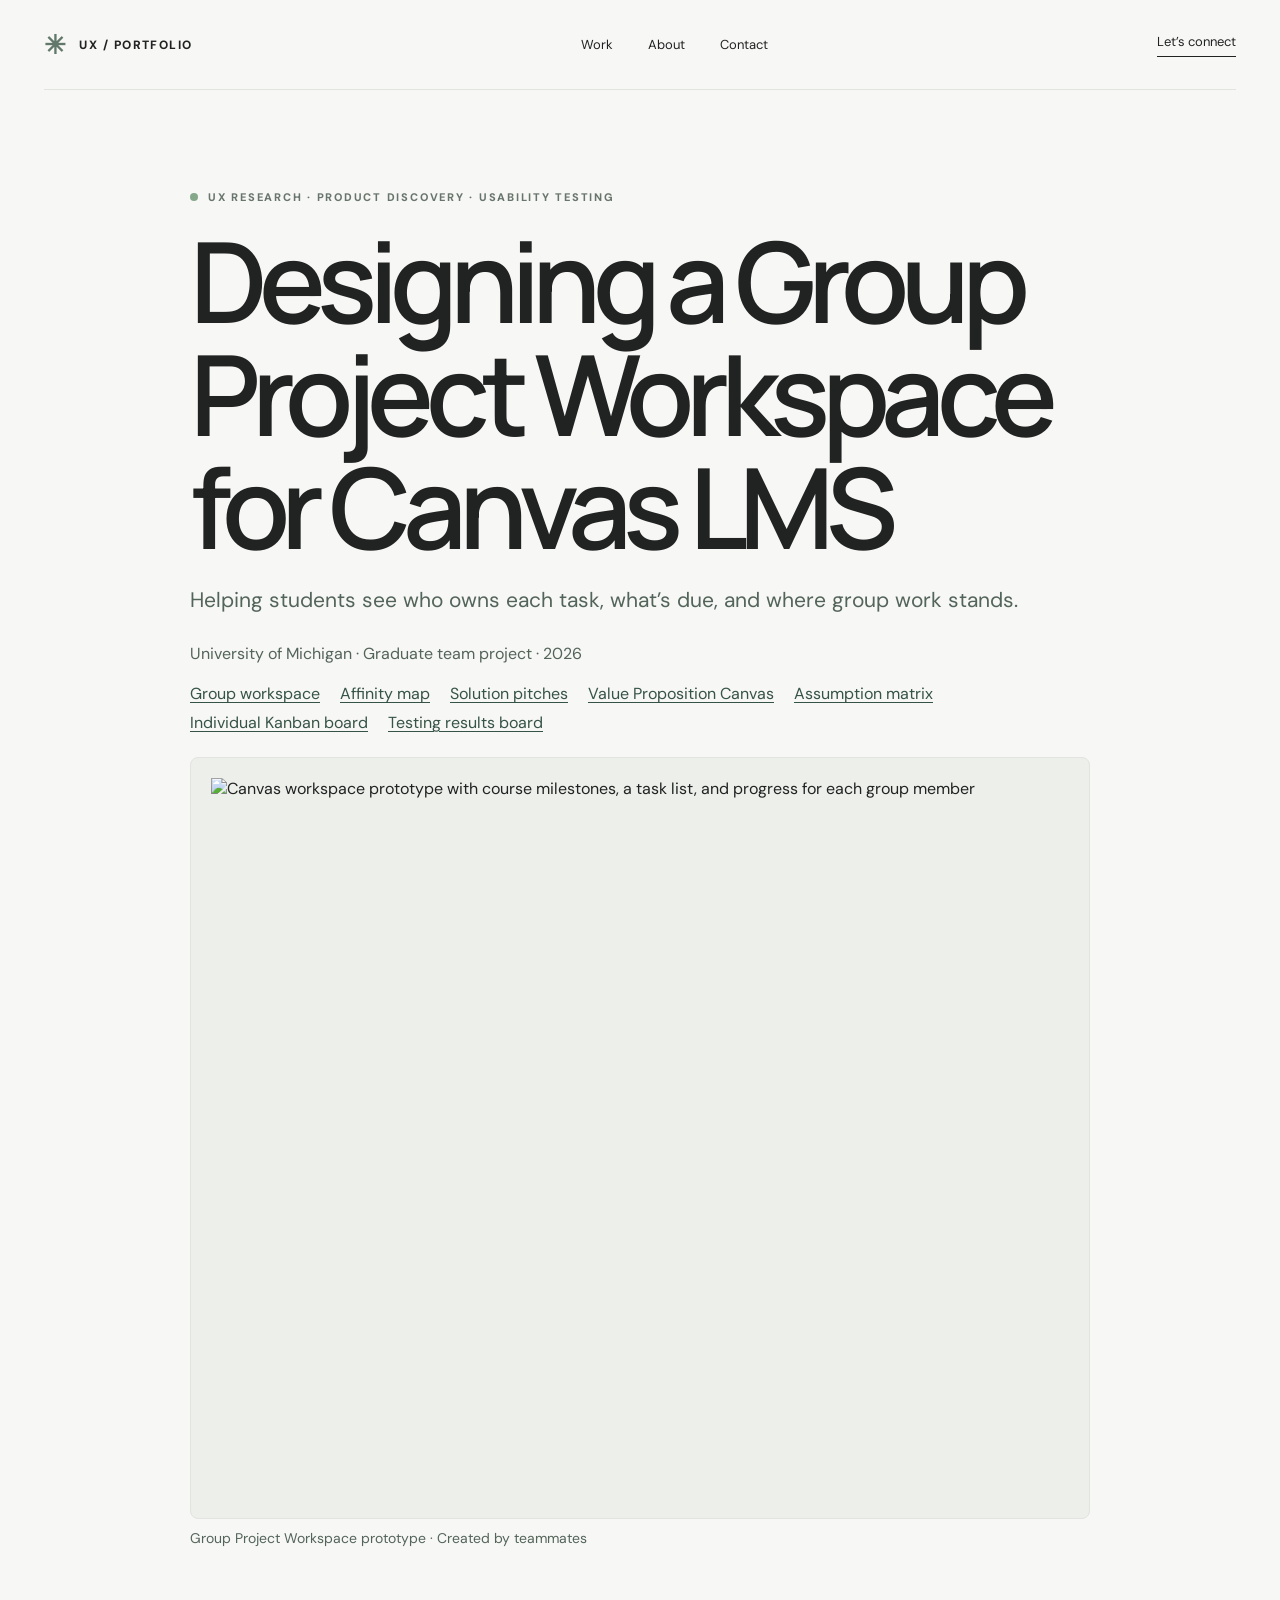
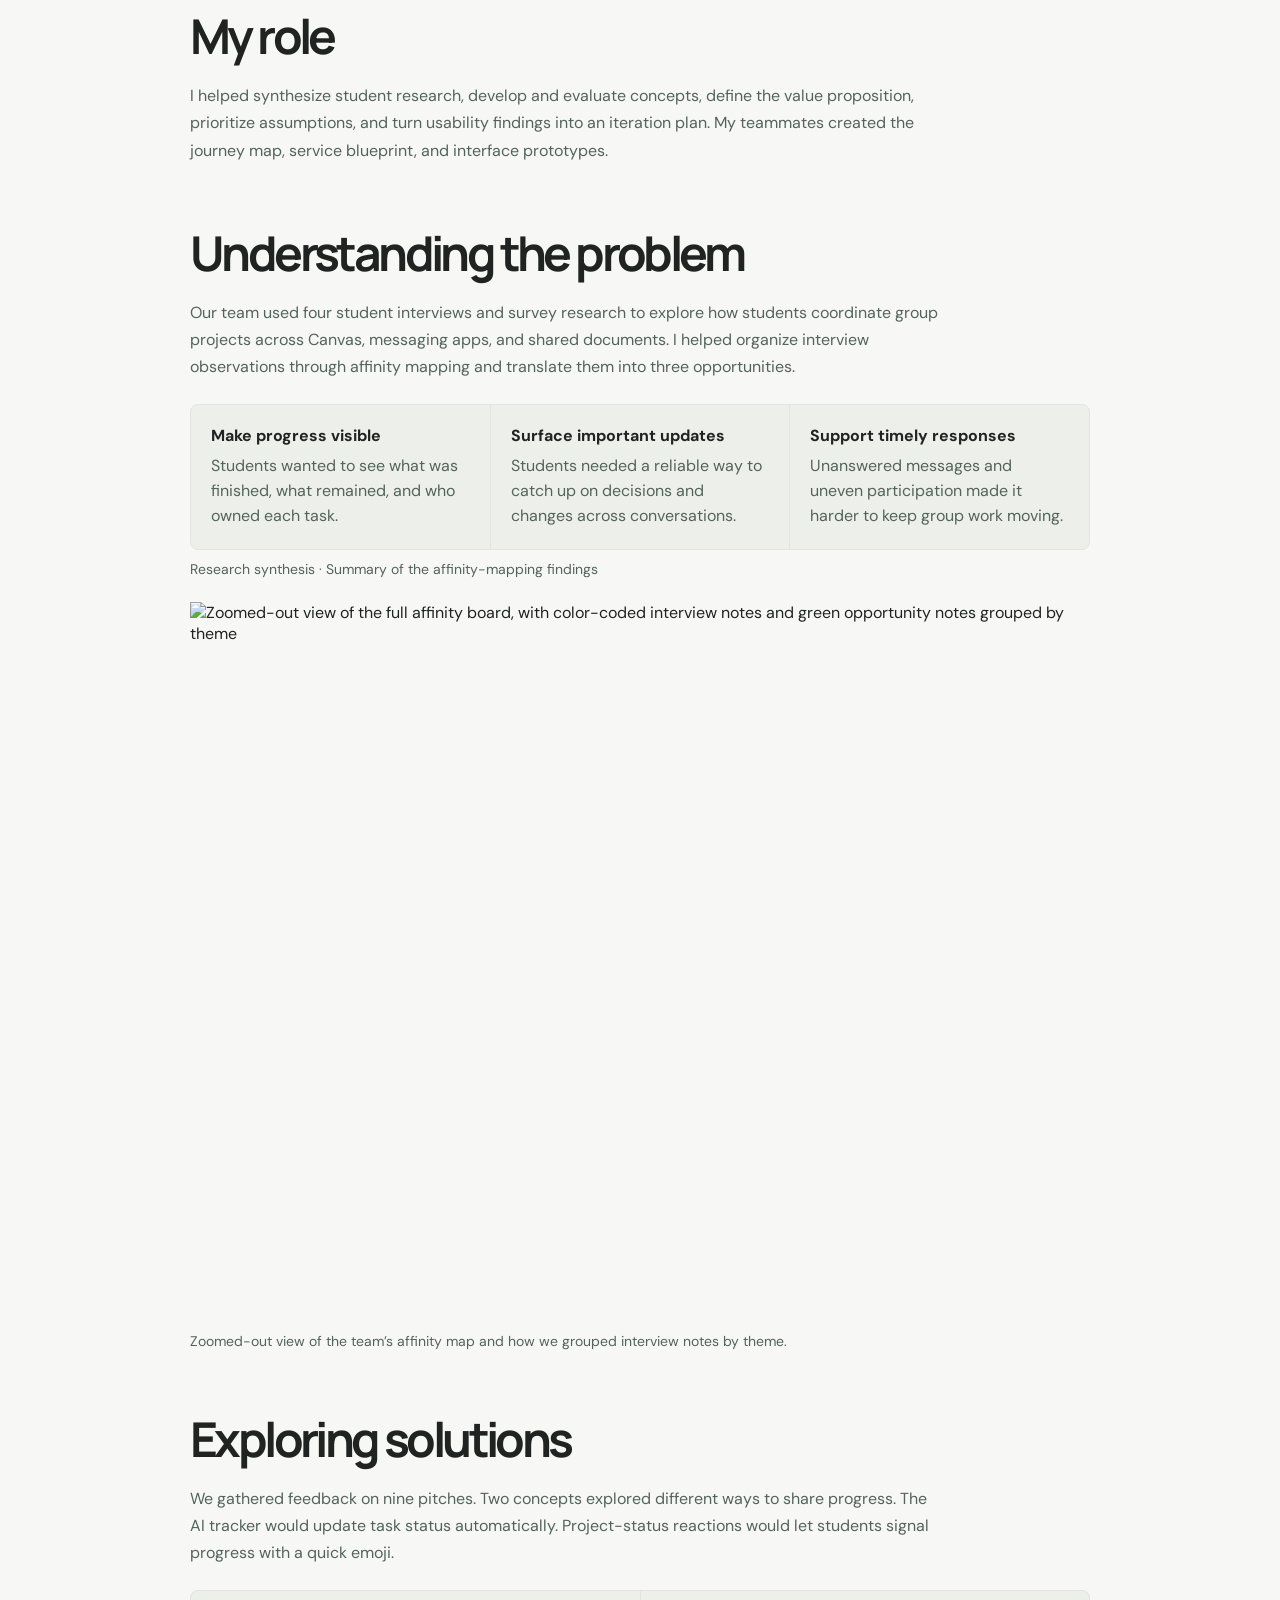
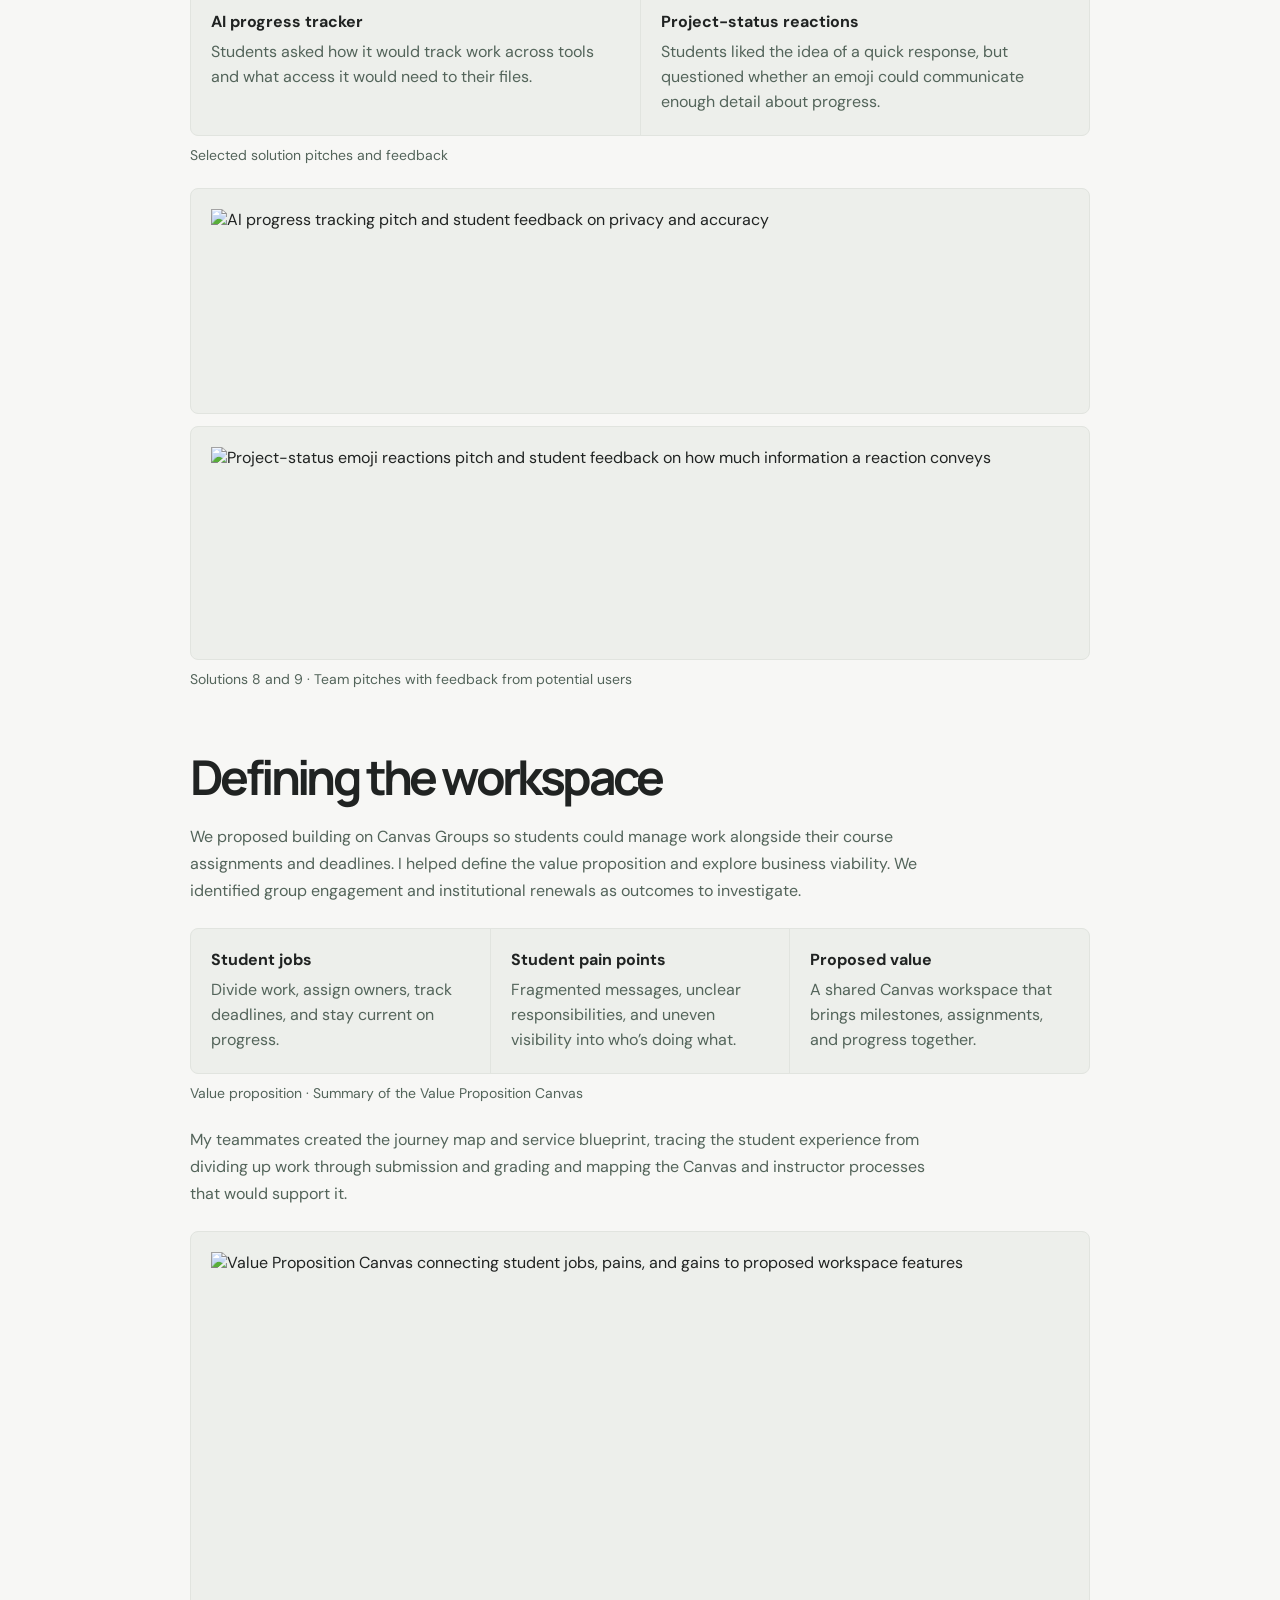
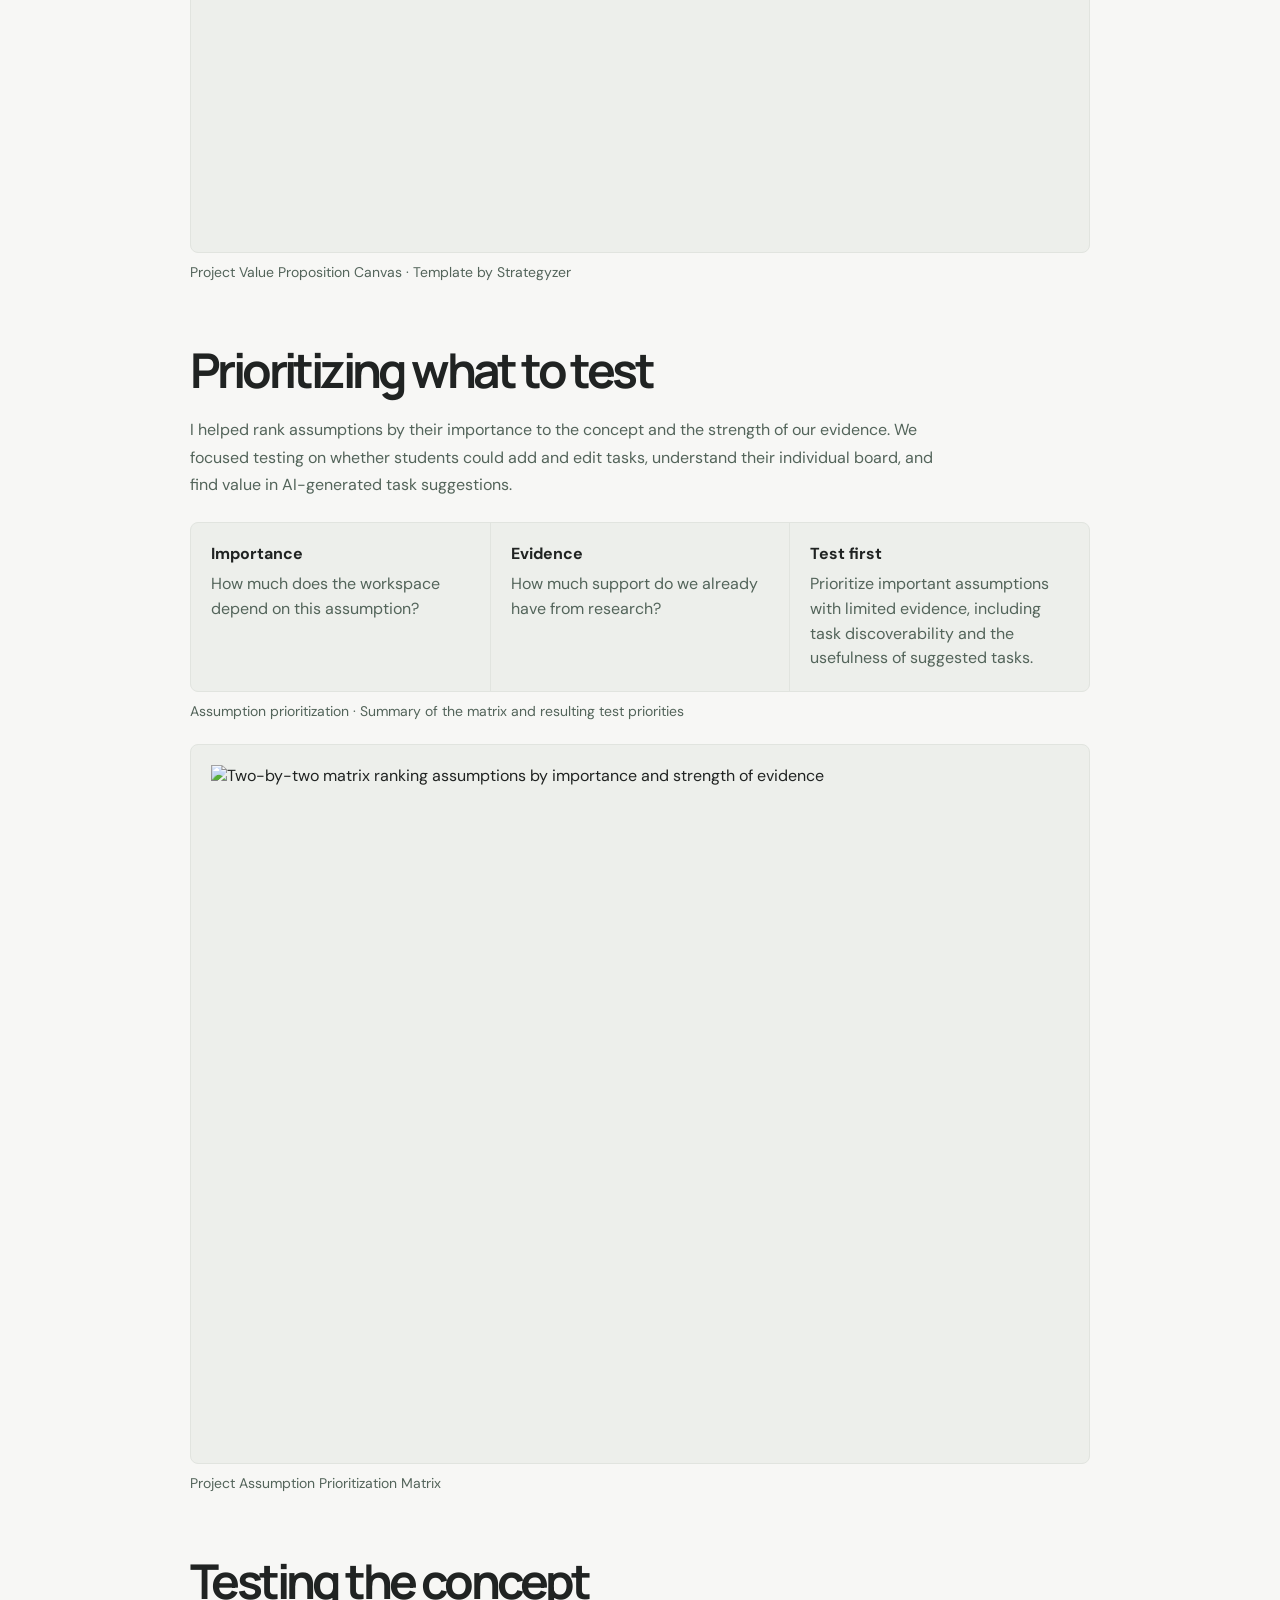
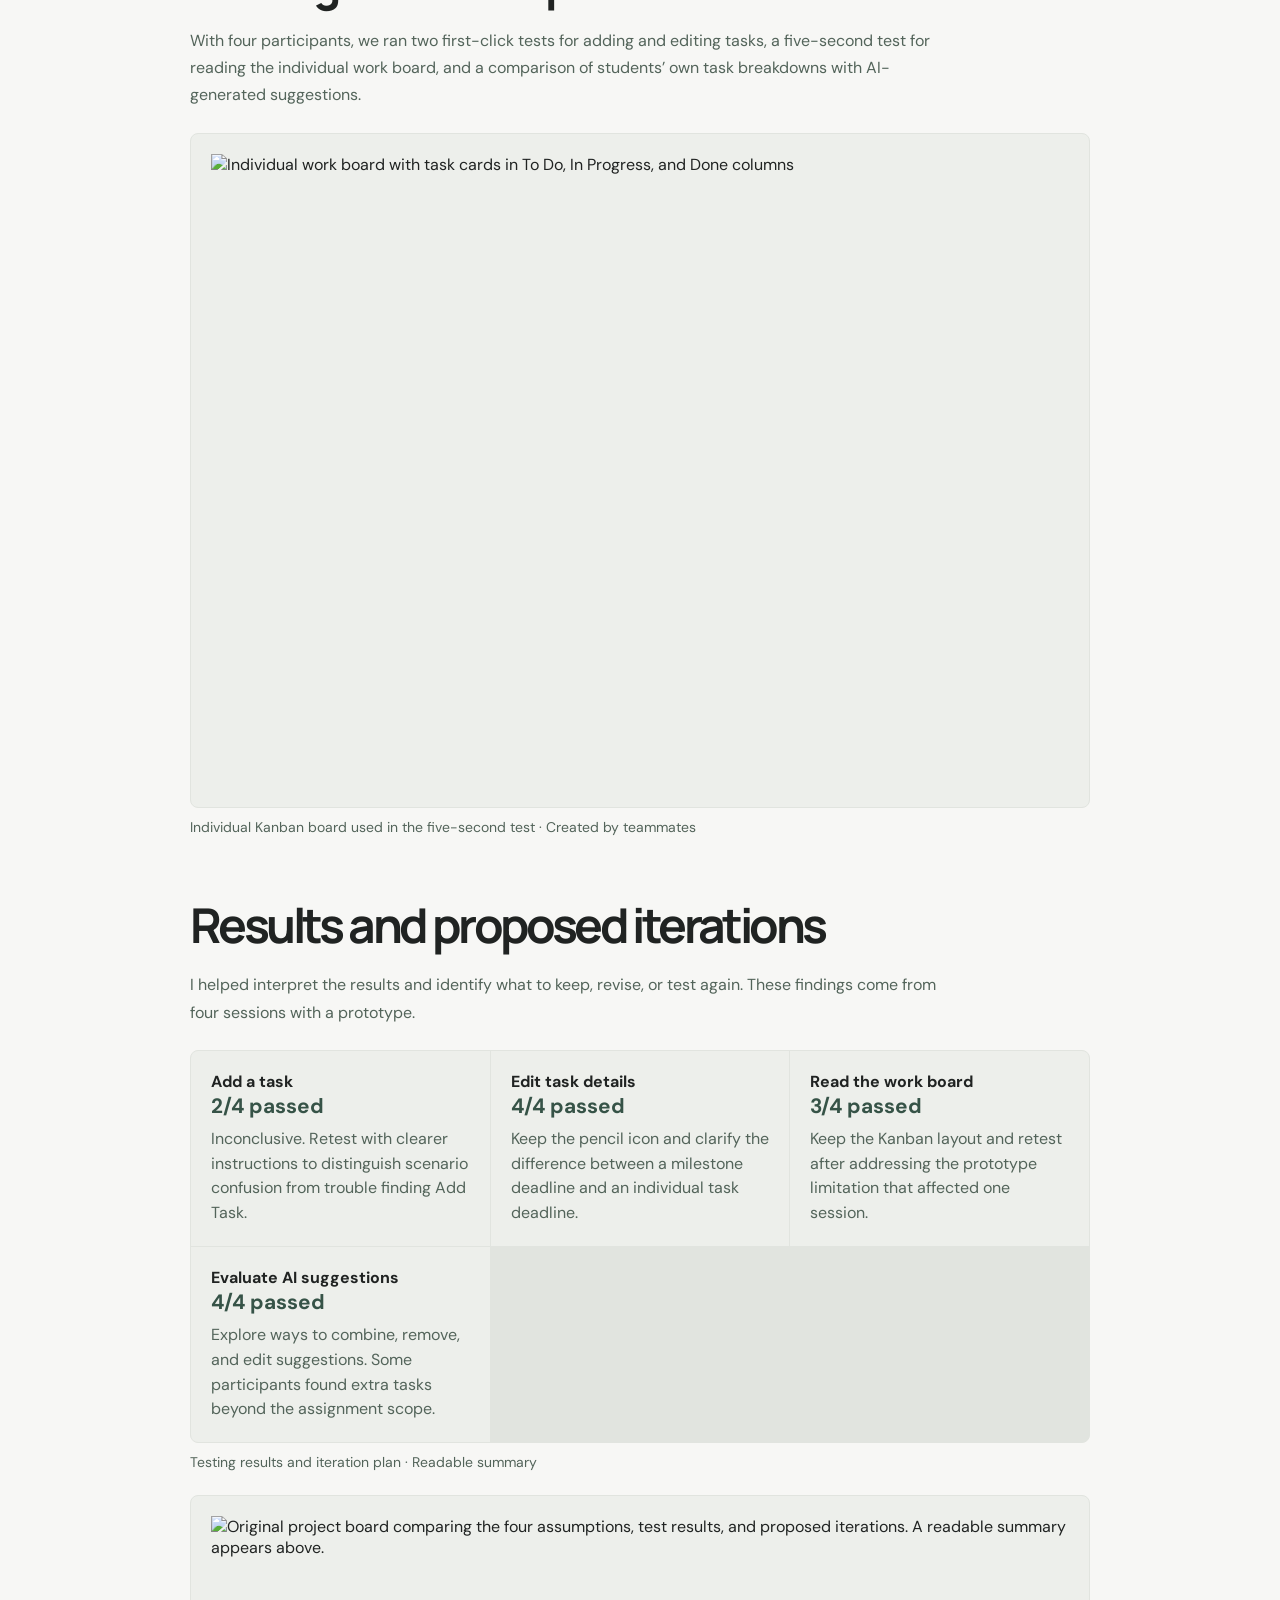
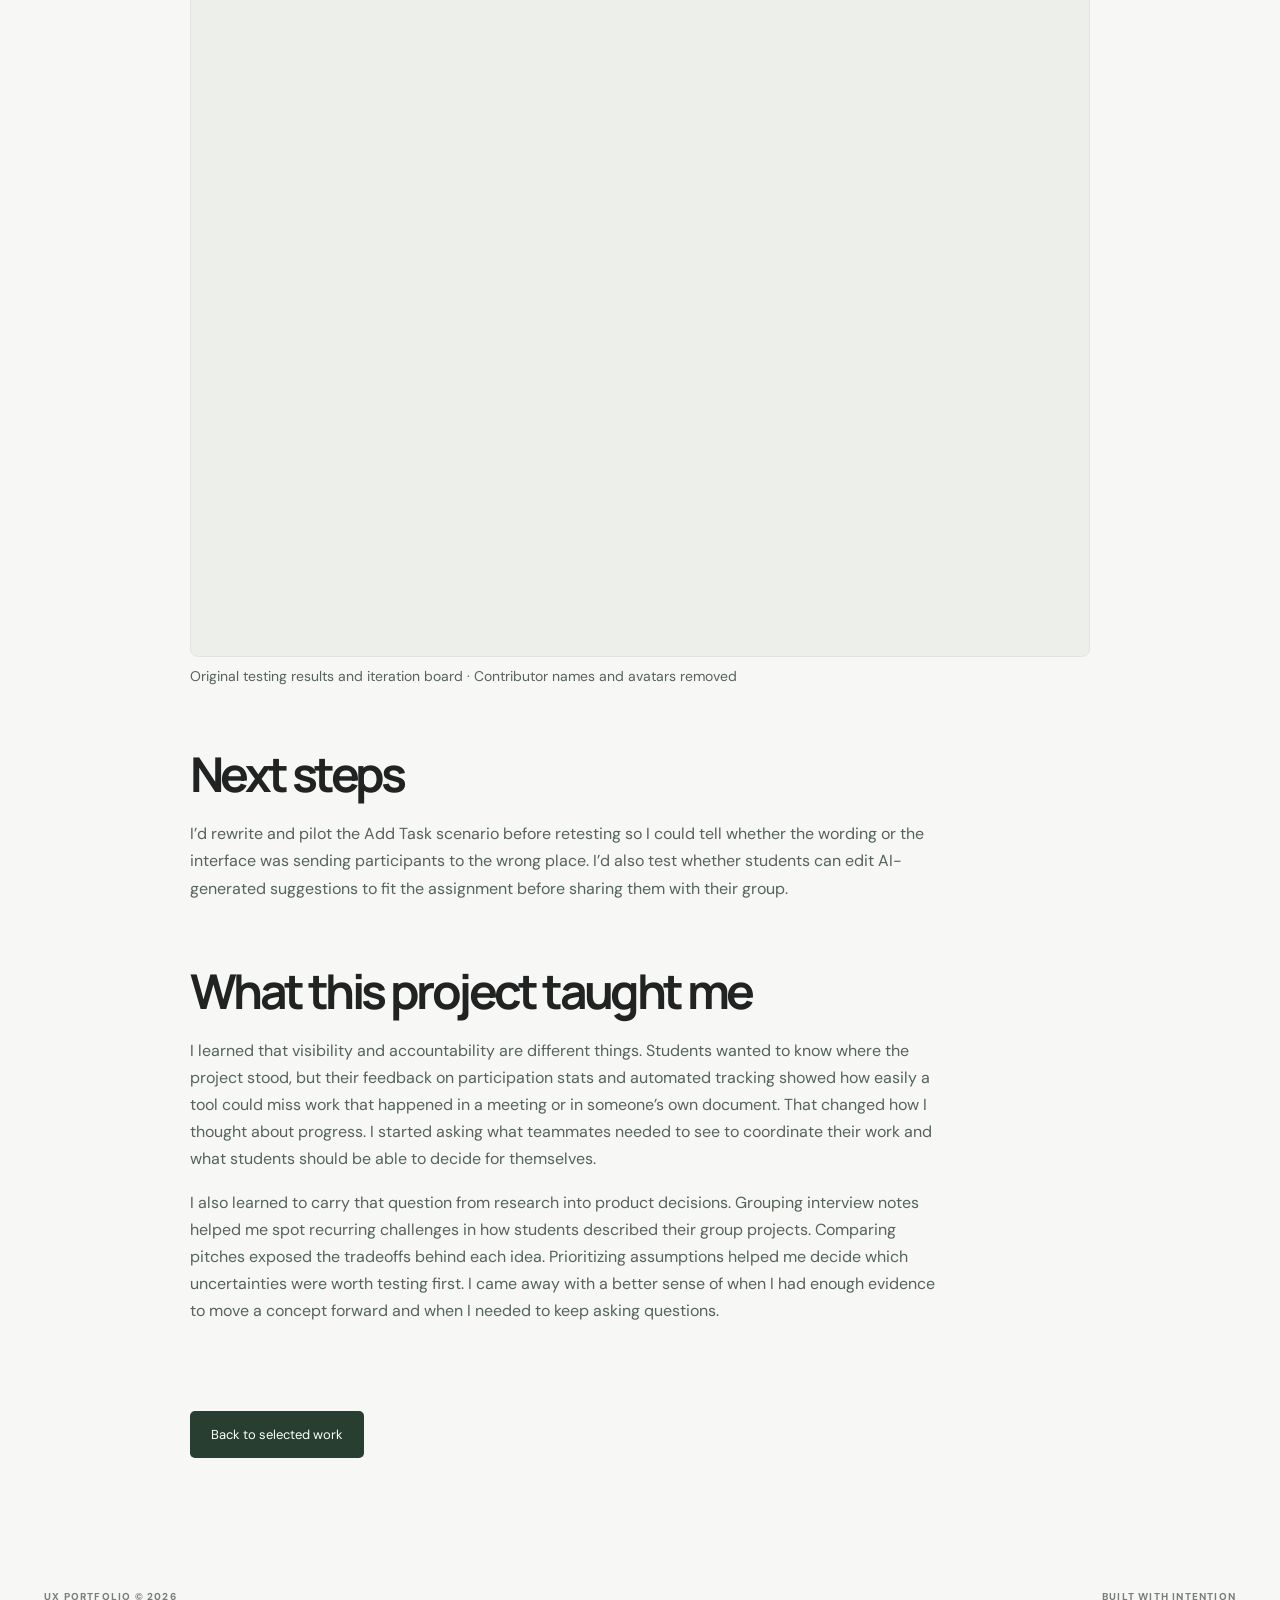
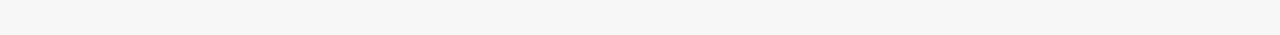
==== canvas-groups.html @ 6cfa979f "Publish Canvas LMS group project case study" ====
<!doctype html>
<html lang="en">
<head>
  <meta charset="utf-8">
  <meta name="viewport" content="width=device-width, initial-scale=1">
  <meta name="theme-color" content="#f7f7f5">
  <meta name="description" content="A UX research and product discovery case study about helping students coordinate group projects in Canvas.">
  <title>Designing a Group Project Workspace for Canvas LMS — Kathleen Reuter’s UX Portfolio</title>
  <link rel="stylesheet" href="styles.css">
</head>
<body>
  <a class="skip" href="#main">Skip to content</a>
  <header class="nav wrap">
    <a class="brand" href="index.html" aria-label="Portfolio home"><span class="brand-mark">✳</span><span>UX / PORTFOLIO</span></a>
    <nav aria-label="Main navigation">
      <a href="index.html#work">Work</a>
      <a href="index.html#about">About</a>
      <a href="index.html#contact">Contact</a>
    </nav>
    <a class="nav-cta" href="index.html#contact">Let’s connect</a>
  </header>
  <main id="main" class="wrap canvas-study">
    <article>
      <header class="canvas-intro">
        <p class="eyebrow"><span class="dot"></span> UX RESEARCH · PRODUCT DISCOVERY · USABILITY TESTING</p>
        <h1>Designing a Group Project Workspace for Canvas LMS</h1>
        <p class="case-lead">Helping students see who owns each task, what’s due, and where group work stands.</p>
        <p>University of Michigan · Graduate team project · 2026</p>
        <nav class="canvas-image-links" aria-label="Project screenshots">
          <a href="#workspace">Group workspace</a>
          <a href="#research-synthesis">Affinity map</a>
          <a href="#solution-pitches">Solution pitches</a>
          <a href="#value-proposition">Value Proposition Canvas</a>
          <a href="#assumption-matrix">Assumption matrix</a>
          <a href="#kanban">Individual Kanban board</a>
          <a href="#testing-results">Testing results board</a>
        </nav>
      </header>

      <figure class="canvas-figure" id="workspace">
        <a href="assets/canvas-groups-workspace.webp">
          <img src="assets/canvas-groups-workspace.webp" width="931" height="995" alt="Canvas workspace prototype with course milestones, a task list, and progress for each group member">
        </a>
        <figcaption>Group Project Workspace prototype · Created by teammates</figcaption>
      </figure>

      <section>
        <h2>My role</h2>
        <p>I helped synthesize student research, develop and evaluate concepts, define the value proposition, prioritize assumptions, and turn usability findings into an iteration plan. My teammates created the journey map, service blueprint, and interface prototypes.</p>
      </section>

      <section>
        <h2>Understanding the problem</h2>
        <p>Our team used four student interviews and survey research to explore how students coordinate group projects across Canvas, messaging apps, and shared documents. I helped organize interview observations through affinity mapping and translate them into three opportunities.</p>
        <figure class="canvas-figure">
          <dl class="canvas-cards">
            <div><dt>Make progress visible</dt><dd>Students wanted to see what was finished, what remained, and who owned each task.</dd></div>
            <div><dt>Surface important updates</dt><dd>Students needed a reliable way to catch up on decisions and changes across conversations.</dd></div>
            <div><dt>Support timely responses</dt><dd>Unanswered messages and uneven participation made it harder to keep group work moving.</dd></div>
          </dl>
          <figcaption>Research synthesis · Summary of the affinity-mapping findings</figcaption>
        </figure>
        <figure class="canvas-figure" id="research-synthesis">
          <img src="assets/canvas-groups-affinity-map-overview.webp" width="1462" height="1344" loading="lazy" alt="Zoomed-out view of the full affinity board, with color-coded interview notes and green opportunity notes grouped by theme">
          <figcaption>Zoomed-out view of the team’s affinity map and how we grouped interview notes by theme.</figcaption>
        </figure>
      </section>

      <section>
        <h2>Exploring solutions</h2>
        <p>We gathered feedback on nine pitches. Two concepts explored different ways to share progress. The AI tracker would update task status automatically. Project-status reactions would let students signal progress with a quick emoji.</p>
        <figure class="canvas-figure">
          <dl class="canvas-cards">
            <div><dt>AI progress tracker</dt><dd>Students asked how it would track work across tools and what access it would need to their files.</dd></div>
            <div><dt>Project-status reactions</dt><dd>Students liked the idea of a quick response, but questioned whether an emoji could communicate enough detail about progress.</dd></div>
          </dl>
          <figcaption>Selected solution pitches and feedback</figcaption>
        </figure>
        <figure class="canvas-figure" id="solution-pitches">
          <a href="assets/canvas-groups-pitch-progress.webp" aria-label="Open AI progress tracking pitch and student feedback on privacy and accuracy at full size">
            <img src="assets/canvas-groups-pitch-progress.webp" width="2314" height="498" loading="lazy" alt="AI progress tracking pitch and student feedback on privacy and accuracy">
          </a>
          <a href="assets/canvas-groups-pitch-status-reactions.webp" aria-label="Open the project-status reactions pitch at full size">
            <img src="assets/canvas-groups-pitch-status-reactions.webp" width="2299" height="513" loading="lazy" alt="Project-status emoji reactions pitch and student feedback on how much information a reaction conveys">
          </a>
          <figcaption>Solutions 8 and 9 · Team pitches with feedback from potential users</figcaption>
        </figure>
      </section>

      <section>
        <h2>Defining the workspace</h2>
        <p>We proposed building on Canvas Groups so students could manage work alongside their course assignments and deadlines. I helped define the value proposition and explore business viability. We identified group engagement and institutional renewals as outcomes to investigate.</p>
        <figure class="canvas-figure">
          <dl class="canvas-cards">
            <div><dt>Student jobs</dt><dd>Divide work, assign owners, track deadlines, and stay current on progress.</dd></div>
            <div><dt>Student pain points</dt><dd>Fragmented messages, unclear responsibilities, and uneven visibility into who’s doing what.</dd></div>
            <div><dt>Proposed value</dt><dd>A shared Canvas workspace that brings milestones, assignments, and progress together.</dd></div>
          </dl>
          <figcaption>Value proposition · Summary of the Value Proposition Canvas</figcaption>
        </figure>
        <p>My teammates created the journey map and service blueprint, tracing the student experience from dividing up work through submission and grading and mapping the Canvas and instructor processes that would support it.</p>
        <figure class="canvas-figure" id="value-proposition">
          <a href="assets/canvas-groups-value-proposition.webp" aria-label="Open Value Proposition Canvas connecting student jobs, pains, and gains to proposed workspace features at full size">
            <img src="assets/canvas-groups-value-proposition.webp" width="2038" height="1378" loading="lazy" alt="Value Proposition Canvas connecting student jobs, pains, and gains to proposed workspace features">
          </a>
          <figcaption>Project Value Proposition Canvas · Template by Strategyzer</figcaption>
        </figure>
      </section>

      <section>
        <h2>Prioritizing what to test</h2>
        <p>I helped rank assumptions by their importance to the concept and the strength of our evidence. We focused testing on whether students could add and edit tasks, understand their individual board, and find value in AI-generated task suggestions.</p>
        <figure class="canvas-figure">
          <dl class="canvas-cards">
            <div><dt>Importance</dt><dd>How much does the workspace depend on this assumption?</dd></div>
            <div><dt>Evidence</dt><dd>How much support do we already have from research?</dd></div>
            <div><dt>Test first</dt><dd>Prioritize important assumptions with limited evidence, including task discoverability and the usefulness of suggested tasks.</dd></div>
          </dl>
          <figcaption>Assumption prioritization · Summary of the matrix and resulting test priorities</figcaption>
        </figure>
        <figure class="canvas-figure" id="assumption-matrix">
          <a href="assets/canvas-groups-assumption-matrix.webp" aria-label="Open Two-by-two matrix ranking assumptions by importance and strength of evidence at full size">
            <img src="assets/canvas-groups-assumption-matrix.webp" width="1562" height="1234" loading="lazy" alt="Two-by-two matrix ranking assumptions by importance and strength of evidence">
          </a>
          <figcaption>Project Assumption Prioritization Matrix</figcaption>
        </figure>
      </section>

      <section>
        <h2>Testing the concept</h2>
        <p>With four participants, we ran two first-click tests for adding and editing tasks, a five-second test for reading the individual work board, and a comparison of students’ own task breakdowns with AI-generated suggestions.</p>
        <figure class="canvas-figure" id="kanban">
          <a href="assets/canvas-groups-kanban.webp">
            <img src="assets/canvas-groups-kanban.webp" width="1114" height="823" loading="lazy" alt="Individual work board with task cards in To Do, In Progress, and Done columns">
          </a>
          <figcaption>Individual Kanban board used in the five-second test · Created by teammates</figcaption>
        </figure>
      </section>

      <section>
        <h2>Results and proposed iterations</h2>
        <p>I helped interpret the results and identify what to keep, revise, or test again. These findings come from four sessions with a prototype.</p>
        <figure class="canvas-figure">
          <dl class="canvas-cards canvas-results">
            <div><dt>Add a task <strong>2/4 passed</strong></dt><dd>Inconclusive. Retest with clearer instructions to distinguish scenario confusion from trouble finding Add Task.</dd></div>
            <div><dt>Edit task details <strong>4/4 passed</strong></dt><dd>Keep the pencil icon and clarify the difference between a milestone deadline and an individual task deadline.</dd></div>
            <div><dt>Read the work board <strong>3/4 passed</strong></dt><dd>Keep the Kanban layout and retest after addressing the prototype limitation that affected one session.</dd></div>
            <div><dt>Evaluate AI suggestions <strong>4/4 passed</strong></dt><dd>Explore ways to combine, remove, and edit suggestions. Some participants found extra tasks beyond the assignment scope.</dd></div>
          </dl>
          <figcaption>Testing results and iteration plan · Readable summary</figcaption>
        </figure>
        <figure class="canvas-figure" id="testing-results">
          <a href="assets/canvas-groups-testing-results.webp" aria-label="Open the testing results board at full size">
            <img src="assets/canvas-groups-testing-results.webp" width="1186" height="1372" loading="lazy" alt="Original project board comparing the four assumptions, test results, and proposed iterations. A readable summary appears above.">
          </a>
          <figcaption>Original testing results and iteration board · Contributor names and avatars removed</figcaption>
        </figure>
      </section>

      <section id="next-steps">
        <h2>Next steps</h2>
        <p>I’d rewrite and pilot the Add Task scenario before retesting so I could tell whether the wording or the interface was sending participants to the wrong place. I’d also test whether students can edit AI-generated suggestions to fit the assignment before sharing them with their group.</p>
      </section>

      <section id="what-i-learned">
        <h2>What this project taught me</h2>
        <p>I learned that visibility and accountability are different things. Students wanted to know where the project stood, but their feedback on participation stats and automated tracking showed how easily a tool could miss work that happened in a meeting or in someone’s own document. That changed how I thought about progress. I started asking what teammates needed to see to coordinate their work and what students should be able to decide for themselves.</p>
        <p>I also learned to carry that question from research into product decisions. Grouping interview notes helped me spot recurring challenges in how students described their group projects. Comparing pitches exposed the tradeoffs behind each idea. Prioritizing assumptions helped me decide which uncertainties were worth testing first. I came away with a better sense of when I had enough evidence to move a concept forward and when I needed to keep asking questions.</p>
      </section>

      <a class="source-link" href="index.html#work">Back to selected work</a>
    </article>
  </main>
  <footer class="footer wrap"><span>UX PORTFOLIO © 2026</span><span>BUILT WITH INTENTION</span></footer>
</body>
</html>
---- styles.css ----
@import url('https://fonts.googleapis.com/css2?family=DM+Sans:wght@400;500;600;700&family=Manrope:wght@400;500;600;700;800&display=swap');:root{--ink:#202322;--muted:#717873;--bg:#f7f7f5;--line:#e1e4df;--accent:#61786b}*{box-sizing:border-box}html{scroll-behavior:smooth}body{margin:0;background:var(--bg);color:var(--ink);font-family:'DM Sans',sans-serif}a{color:inherit;text-decoration:none}button{font:inherit}button:focus-visible,a:focus-visible{outline:3px solid #688f7b;outline-offset:4px}.wrap{width:min(1200px,calc(100% - 88px));margin:auto}.skip{position:absolute;top:-100px;background:white;padding:12px;z-index:20}.skip:focus{top:8px}.nav{height:90px;display:flex;align-items:center;justify-content:space-between;border-bottom:1px solid var(--line)}.brand{font-size:12px;font-weight:800;letter-spacing:.12em;display:flex;align-items:center;gap:12px}.brand-mark{font-size:26px;color:var(--accent)}.nav nav{display:flex;gap:35px;font-size:13px}.nav-cta{font-size:13px;border-bottom:1px solid;padding-bottom:6px}.hero{padding-top:108px}.eyebrow{font-size:11px;font-weight:800;letter-spacing:.16em;color:#68756c;display:flex;align-items:center;gap:10px}.dot{width:8px;height:8px;background:#85a88b;border-radius:50%}h1,h2,h3,p{margin-top:0}h1,h2{font-family:Manrope,sans-serif;letter-spacing:-.075em}h1{font-size:clamp(75px,11vw,165px);line-height:1.01;margin:35px 0 42px;font-weight:600}h1 em,h2 em{font-family:Georgia,serif;font-weight:400;color:var(--accent);letter-spacing:-.06em}.hero-bottom{display:flex;justify-content:space-between;align-items:end}.hero-bottom p{font-size:20px;line-height:1.65;max-width:550px;color:#5c635f}.round-arrow{border:1px solid #bdc5bf;border-radius:100%;height:70px;width:70px;display:grid;place-items:center;font-size:30px;transition:background .2s,transform .2s}.round-arrow:hover{background:#dce7de;transform:translateY(3px)}.hero-meta{display:flex;justify-content:space-between;margin-top:110px;padding-bottom:32px;font-size:10px;font-weight:800;letter-spacing:.15em;color:#888f89}.work-section{background:#edefeb;padding:105px 0 120px}.section-heading{display:flex;justify-content:space-between;align-items:end;gap:50px}.section-heading h2{font-size:clamp(60px,7vw,105px);font-weight:600;margin:22px 0 0}.count{font-family:DM Sans;font-size:15px;letter-spacing:0;color:#929a93;vertical-align:top;margin-left:18px}.section-heading>p{max-width:370px;font-size:15px;line-height:1.8;color:#6a716c}.filters{display:flex;gap:9px;flex-wrap:wrap;margin:45px 0 35px}.filter{border:1px solid #cbd2cb;background:transparent;border-radius:50px;padding:11px 20px;cursor:pointer;font-size:12px}.filter.active,.filter:hover{background:#27372e;color:white;border-color:#27372e}.project-grid{display:grid;grid-template-columns:repeat(2,minmax(0,1fr));gap:45px 26px}.project{cursor:pointer;text-align:left;background:transparent;border:0;padding:0;display:block;width:100%;color:inherit}.thumb{height:340px;border-radius:8px;overflow:hidden;background:#dce2dc;display:grid;place-items:center;position:relative}.thumb img{width:100%;height:100%;object-fit:cover;object-position:center 22%;transition:transform .4s}.project:hover img{transform:scale(1.035)}.thumb.noimage{background:linear-gradient(135deg,#c7d5ce,#e3e9e3)}.graphic{font-family:Manrope;font-size:clamp(25px,4vw,49px);font-weight:800;letter-spacing:-.07em;color:#4e695a;text-align:center;padding:30px}.thumb .view{position:absolute;right:20px;bottom:20px;background:#fff;border-radius:50%;width:45px;height:45px;display:grid;place-items:center;font-size:22px}.project-top{display:flex;justify-content:space-between;gap:15px;align-items:center;margin:23px 0 8px}.project h3{font-family:Manrope;font-size:24px;letter-spacing:-.04em;margin:0}.project-year{font-size:12px;color:#69736b}.project-sub{font-size:13px;color:#6b766e;margin-bottom:0}.about{padding:120px 0 130px}.about-grid{display:grid;grid-template-columns:1.1fr 1fr;gap:60px;margin-top:32px}.about h2{font-size:clamp(55px,6vw,90px);font-weight:600;line-height:1.15}.about-grid p{font-size:18px;line-height:1.8;color:#525a54}.about-grid .muted{font-size:13px;color:#838b84}.skill-list{display:flex;gap:10px;flex-wrap:wrap;margin-top:25px}.skill-list span{border:1px solid #cfd5cf;border-radius:30px;padding:10px 14px;font-size:12px}.contact{background:#293c32;color:#f8faf6;padding:115px 0 90px}.contact .eyebrow{color:#a9c2ad}.contact h2{font-size:clamp(64px,9vw,130px);line-height:1.1;font-weight:600;margin:30px 0}.contact h2 em{color:#acc9b4}.contact p{font-size:18px;color:#d0dcd3;line-height:1.6}.contact .contact-note{font-size:12px;color:#a9b9ad}.backtop{display:inline-block;margin-top:40px;border-bottom:1px solid;padding-bottom:8px;font-size:13px}.footer{padding:32px 0;display:flex;justify-content:space-between;font-size:10px;font-weight:800;letter-spacing:.12em;color:#778078}dialog{border:0;padding:0;max-width:850px;width:calc(100% - 28px);max-height:90vh;border-radius:12px;background:#fbfcfa;color:var(--ink);box-shadow:0 30px 100px #0004}dialog::backdrop{background:#15251bc4;backdrop-filter:blur(5px)}.close{position:sticky;top:15px;float:right;margin:15px 15px 0 0;border:0;background:#e8eee8;border-radius:100%;height:40px;width:40px;cursor:pointer;z-index:3}.case{padding:55px 55px 65px}.case h2{font-size:clamp(40px,6vw,70px);line-height:1.12;margin:18px 0}.case-lead{font-size:21px;line-height:1.5;color:#53645a}.case-cover{width:100%;max-height:410px;object-fit:contain;background:#edf1ed;border-radius:8px;margin:25px 0}.case h3{font-size:15px;text-transform:uppercase;letter-spacing:.13em;margin:38px 0 12px}.case p{line-height:1.85;color:#555f58}.case-tags{display:flex;flex-wrap:wrap;gap:9px;margin-top:18px}.case-tags span{background:#e7eee7;border-radius:25px;padding:8px 12px;font-size:12px}.source-link{display:inline-block;margin-top:30px;padding:15px 21px;background:#273e30;color:white;border-radius:5px;font-size:13px}.disclaimer{font-size:12px!important;color:#818981!important}@media(max-width:750px){.wrap{width:calc(100% - 38px)}.nav{height:75px}.nav nav{gap:16px}.nav-cta{display:none}.hero{padding-top:75px}h1{font-size:clamp(61px,13vw,100px)}.hero-bottom p{font-size:16px;max-width:75%}.round-arrow{width:54px;height:54px}.hero-meta{margin-top:85px}.section-heading{display:block}.section-heading>p{margin-top:20px}.work-section{padding:75px 0}.project-grid{grid-template-columns:1fr}.thumb{height:280px}.about{padding:80px 0}.about-grid{grid-template-columns:1fr;gap:12px}.about-grid p{font-size:16px}.contact{padding:80px 0}.case{padding:45px 22px}.case h2{font-size:42px}}@media(prefers-reduced-motion:reduce){html{scroll-behavior:auto}*{transition:none!important}}
/* Personal story and strengths */
.strength-heading{font-family:Manrope,sans-serif;font-size:19px;letter-spacing:-.035em;margin:32px 0 18px}.strength-grid{display:grid;grid-template-columns:repeat(2,minmax(0,1fr));gap:22px 20px}.strength-grid div{border-top:1px solid var(--line);padding-top:14px}.strength-grid strong{display:block;font-size:14px;margin-bottom:7px}.strength-grid span{display:block;font-size:13px;line-height:1.6;color:var(--muted)}@media(max-width:550px){.strength-grid{grid-template-columns:1fr}}

/* Photo-led editorial redesign */
.hero{padding-top:92px}.hero-layout{display:grid;grid-template-columns:minmax(0,1.35fr) minmax(260px,.65fr);gap:55px;align-items:center}.hero h1{font-size:clamp(66px,8.5vw,125px);margin:30px 0 30px}.hero-intro{font-size:18px;line-height:1.75;color:#5c635f;max-width:570px}.hero-explore{display:inline-flex;align-items:center;gap:25px;font-size:13px;font-weight:700;border-bottom:1px solid #819087;padding:13px 0;margin-top:12px}.hero-explore span{font-size:25px}.hero-portrait,.about-photo,.journey-photo,.contact-photo{margin:0;min-width:0}.hero-portrait img{display:block;width:100%;aspect-ratio:4/5;object-fit:cover;object-position:center 26%;border-radius:8px}.hero-portrait figcaption,.journey-photo figcaption{font-size:10px;letter-spacing:.14em;font-weight:700;color:#778078;margin-top:12px}.hero-meta{margin-top:75px}.section-heading>p{display:none}
.about{padding:120px 0}.about-intro{display:grid;grid-template-columns:minmax(0,.9fr) minmax(0,1.1fr);align-items:center;gap:clamp(35px,7vw,100px);margin-top:35px}.about-photo img{width:100%;aspect-ratio:4/5;object-fit:cover;object-position:center 42%;border-radius:8px;display:block}.small-label{font-size:11px;font-weight:800;letter-spacing:.16em;color:#68756c}.about-intro-copy h2{font-size:clamp(48px,5.5vw,80px);line-height:1.13;margin:20px 0 24px}.about-intro-copy p{font-size:17px;line-height:1.85;color:#525a54}.about-intro-copy .about-statement{font-weight:700;color:#3b5546;font-size:18px}.journey{margin-top:125px;padding-top:55px;border-top:1px solid var(--line)}.journey-heading h3{font-family:Manrope,sans-serif;letter-spacing:-.065em;font-weight:600;font-size:clamp(42px,5.5vw,72px);line-height:1.16;margin:18px 0 45px}.journey-heading h3 em{font-family:Georgia,serif;font-weight:400;color:var(--accent)}.journey-grid{display:grid;grid-template-columns:minmax(0,1.15fr) minmax(0,.85fr);gap:70px;align-items:start}.journey-step{display:grid;grid-template-columns:40px 1fr;gap:20px;border-top:1px solid var(--line);padding:25px 0}.step-number{font-size:12px;color:var(--accent);font-weight:800}.journey-step h4{font-family:Manrope,sans-serif;font-size:20px;letter-spacing:-.04em;margin:0 0 10px}.journey-step p{font-size:15px;line-height:1.8;color:#626b64;margin:0}.journey-photo{position:sticky;top:35px}.journey-photo img{width:100%;aspect-ratio:4/5;object-fit:cover;object-position:center;border-radius:8px;display:block}.strengths-section{margin-top:115px;padding-top:55px;border-top:1px solid var(--line)}.strengths-heading{max-width:640px}.strengths-heading h3{font-family:Manrope,sans-serif;font-size:clamp(38px,5vw,65px);letter-spacing:-.06em;margin:16px 0}.strengths-heading p{font-size:17px;line-height:1.75;color:#626b64}.strengths-section .strength-grid{grid-template-columns:repeat(4,minmax(0,1fr));gap:22px;margin-top:35px}.strengths-section .strength-grid div{padding-top:20px}.strengths-section .muted{font-size:12px;color:#838b84;margin-top:30px}.contact-layout{display:grid;grid-template-columns:minmax(0,1.2fr) minmax(0,.8fr);gap:75px;align-items:center}.contact h2{font-size:clamp(68px,9vw,125px)}.contact-copy>p{max-width:520px}.contact-photo img{display:block;width:100%;aspect-ratio:4/5;object-fit:cover;object-position:center 35%;border-radius:8px}.contact-photo{align-self:stretch}.contact-photo img{height:100%}
@media(max-width:850px){.hero-layout{gap:25px;grid-template-columns:minmax(0,1.2fr) minmax(0,.8fr)}.hero h1{font-size:clamp(52px,8vw,82px)}.hero-intro{font-size:16px}.journey-grid{gap:30px}.strengths-section .strength-grid{grid-template-columns:repeat(2,minmax(0,1fr))}.contact-layout{gap:30px}}
@media(max-width:620px){.hero{padding-top:55px}.hero-layout{grid-template-columns:1fr}.hero h1{font-size:clamp(58px,12vw,82px)}.hero-portrait{width:min(78%,360px);margin:15px auto 0}.hero-meta{margin-top:50px}.about{padding:80px 0}.about-intro{grid-template-columns:1fr;gap:30px}.about-photo{width:min(85%,390px);margin:auto}.about-intro-copy h2{font-size:53px}.journey{margin-top:75px}.journey-grid{grid-template-columns:1fr}.journey-photo{position:static;max-width:440px}.strengths-section{margin-top:75px}.contact-layout{grid-template-columns:1fr}.contact-photo{width:min(85%,380px);margin:10px auto 0}.contact-photo img{height:auto}.contact h2{font-size:75px}}

/* V11: compact hero headline, retaining existing type and colors */
.hero h1{font-size:clamp(36px,4.25vw,62px);line-height:1.12;letter-spacing:-.065em}
@media(max-width:850px){.hero h1{font-size:clamp(32px,4.7vw,48px)}}
@media(max-width:620px){.hero h1{font-size:clamp(35px,8vw,54px)}}

/* Contact headline: one phrase per line at all screen widths. */
.contact-copy h2 {font-size:clamp(28px,3.65vw,53px);letter-spacing:-.055em;line-height:1.18;}
.contact-headline-line {display:block;white-space:nowrap;}
@media(max-width:620px){.contact-copy h2{font-size:clamp(25px,7.1vw,43px);}}

/* V15: give the homepage introduction room to read in approximately four lines on desktop. */
@media (min-width: 1100px) {
  .hero-layout { grid-template-columns: minmax(0, 1.65fr) minmax(240px, .55fr); gap: 34px; }
  .hero-intro { max-width: 790px; font-size: 17px; line-height: 1.65; }
}

/* Contact action links */
.contact-links{display:flex;gap:12px;flex-wrap:wrap;margin:24px 0 18px}
.contact-links a{display:inline-flex;align-items:center;justify-content:center;padding:11px 18px;border:1px solid currentColor;border-radius:999px;text-decoration:none;font-weight:600;transition:background .2s,color .2s}
.contact-links a:hover,.contact-links a:focus-visible{background:#252525;color:white}

.canvas-study {
  max-width: 900px;
  padding-block: clamp(48px, 8vw, 100px);
}
.canvas-intro h1 {
  font-size: clamp(44px, 9vw, 112px);
  margin: 20px 0;
}
.canvas-study section {
  margin-block: 56px;
}
.canvas-study h2 {
  font-size: clamp(30px, 5vw, 48px);
  margin-bottom: 14px;
}
.canvas-study p:not(.eyebrow) {
  line-height: 1.7;
  color: #53645a;
  max-width: 68ch;
}
.canvas-figure {
  margin: 24px 0 0;
}
.canvas-figure a {
  display: block;
  background: #edefeb;
  border: 1px solid var(--line);
  border-radius: 8px;
  padding: clamp(8px, 2vw, 20px);
}
.canvas-figure img {
  display: block;
  width: 100%;
  height: auto;
  max-height: 720px;
  object-fit: contain;
}
.canvas-figure figcaption {
  margin-top: 10px;
  color: #53645a;
  font-size: .875rem;
}
.canvas-cards {
  display: grid;
  grid-template-columns: repeat(auto-fit, minmax(min(100%, 215px), 1fr));
  gap: 1px;
  overflow: hidden;
  border: 1px solid var(--line);
  border-radius: 8px;
  background: var(--line);
  margin: 0;
}
.canvas-results {
  grid-template-columns: repeat(auto-fit, minmax(min(100%, 280px), 1fr));
}
.canvas-cards div {
  background: #edefeb;
  padding: 20px;
}
.canvas-cards dt {
  font-weight: 700;
  margin-bottom: 8px;
}
.canvas-cards dd {
  margin: 0;
  line-height: 1.55;
  color: #53645a;
}
.canvas-results strong {
  display: block;
  color: #365347;
  font-size: 1.3rem;
}
.canvas-figure + p {
  margin-top: 24px;
}
.canvas-image-links {
  display: flex;
  flex-wrap: wrap;
  gap: 8px 20px;
}
.canvas-image-links a {
  text-decoration: underline;
  text-underline-offset: 3px;
  color: #365347;
}

.canvas-figure a + a {
  margin-top: 12px;
}
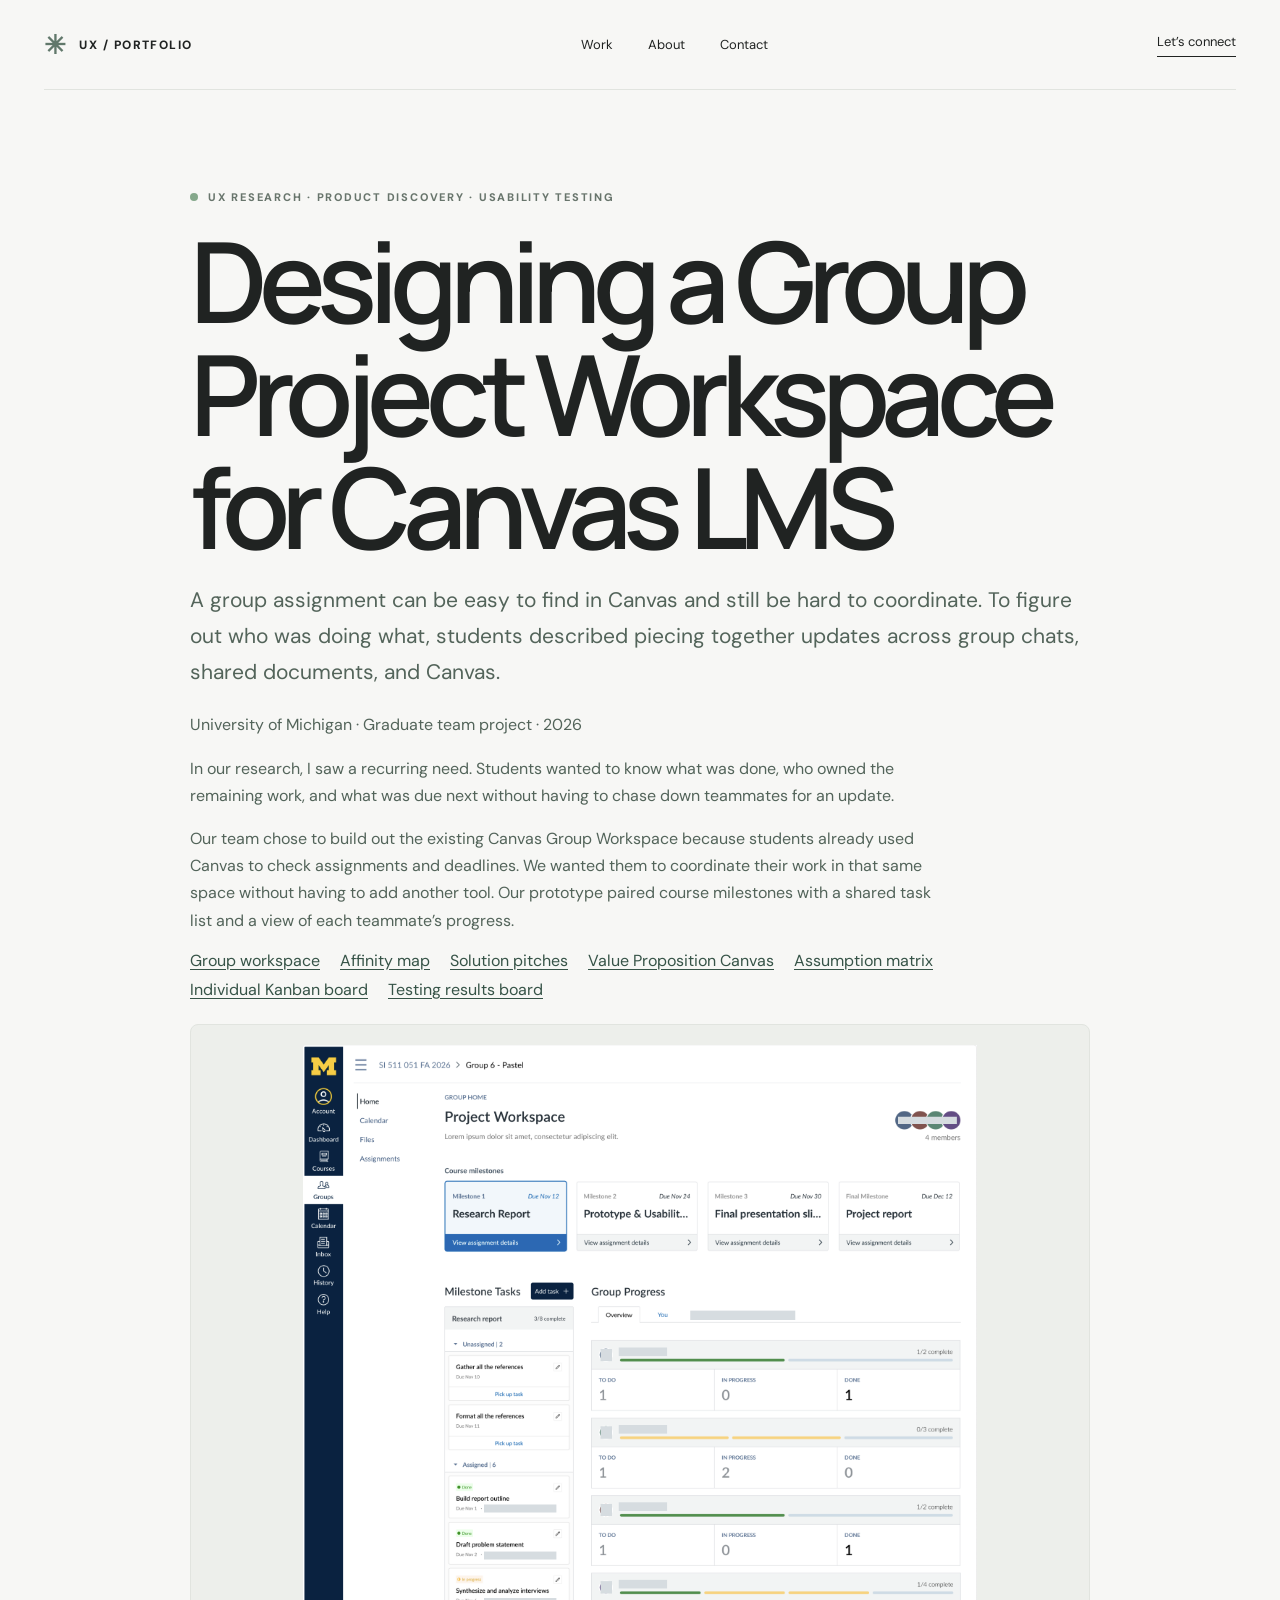
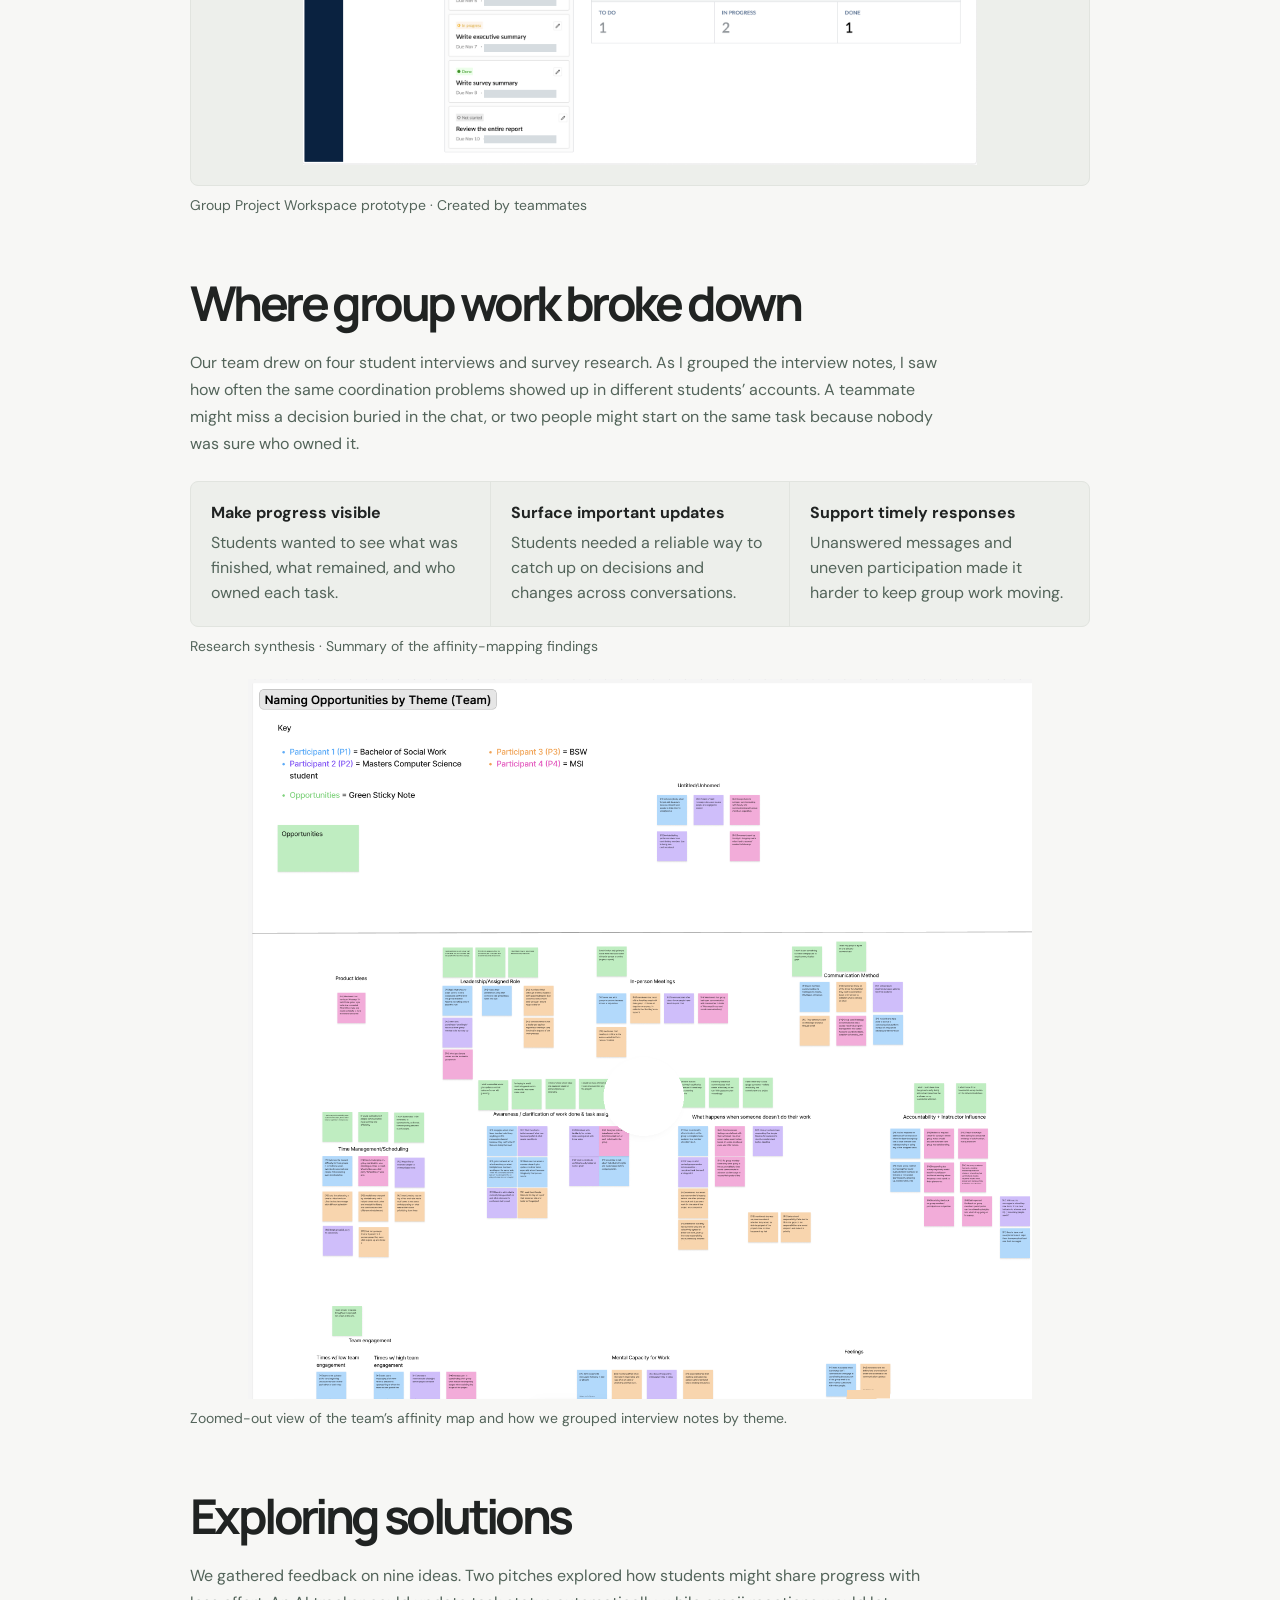
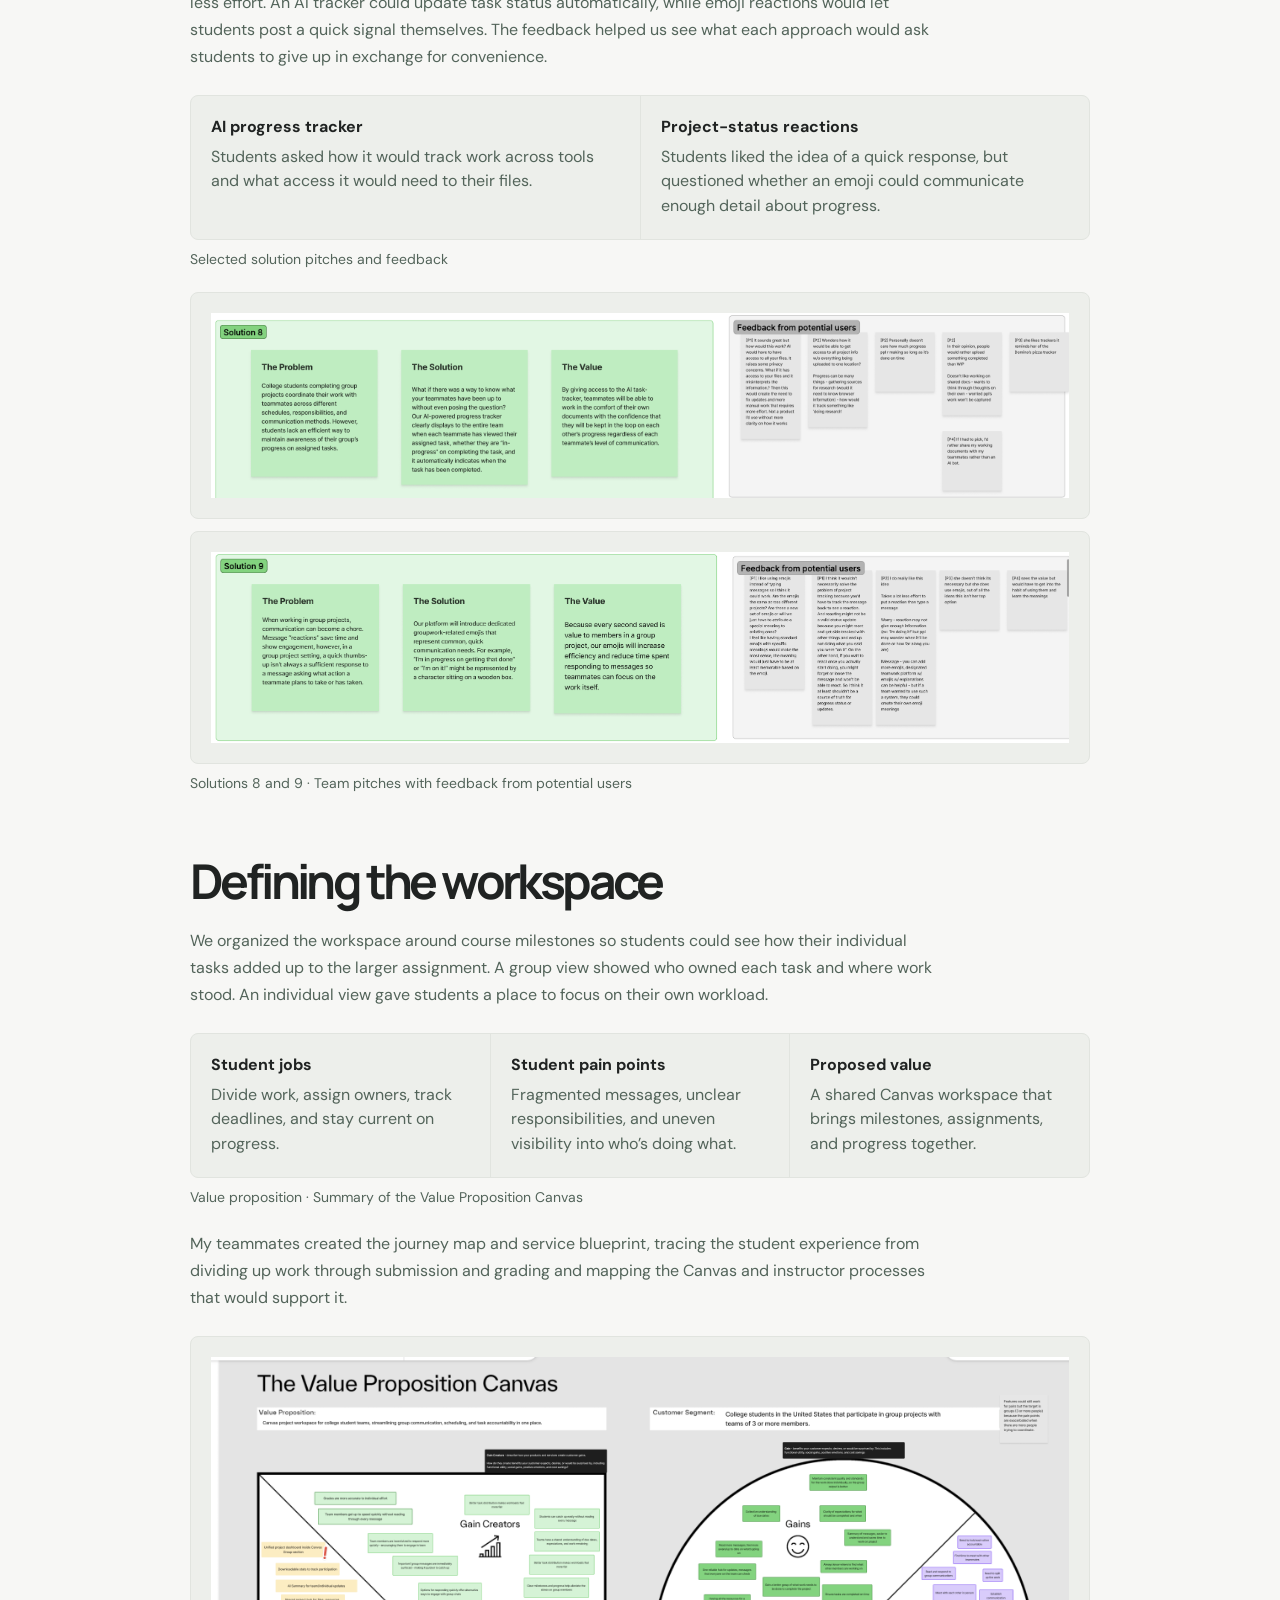
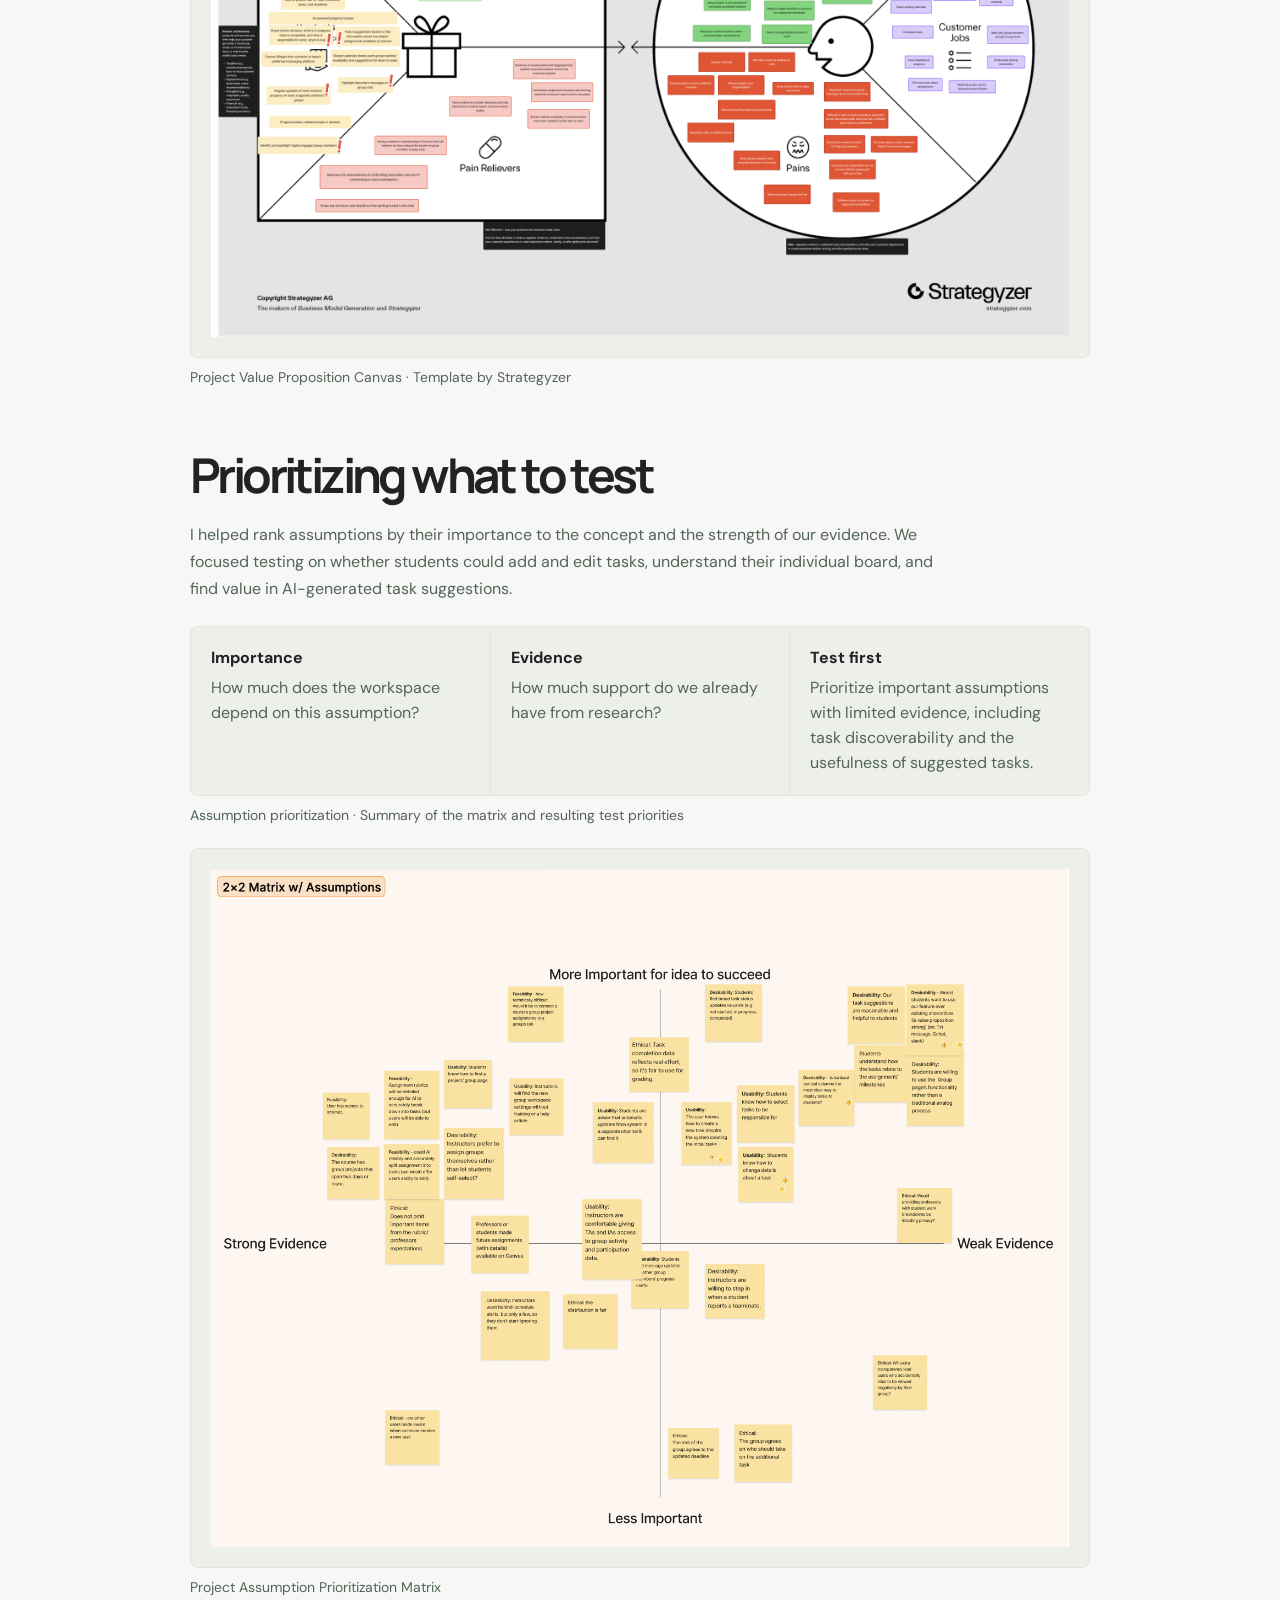
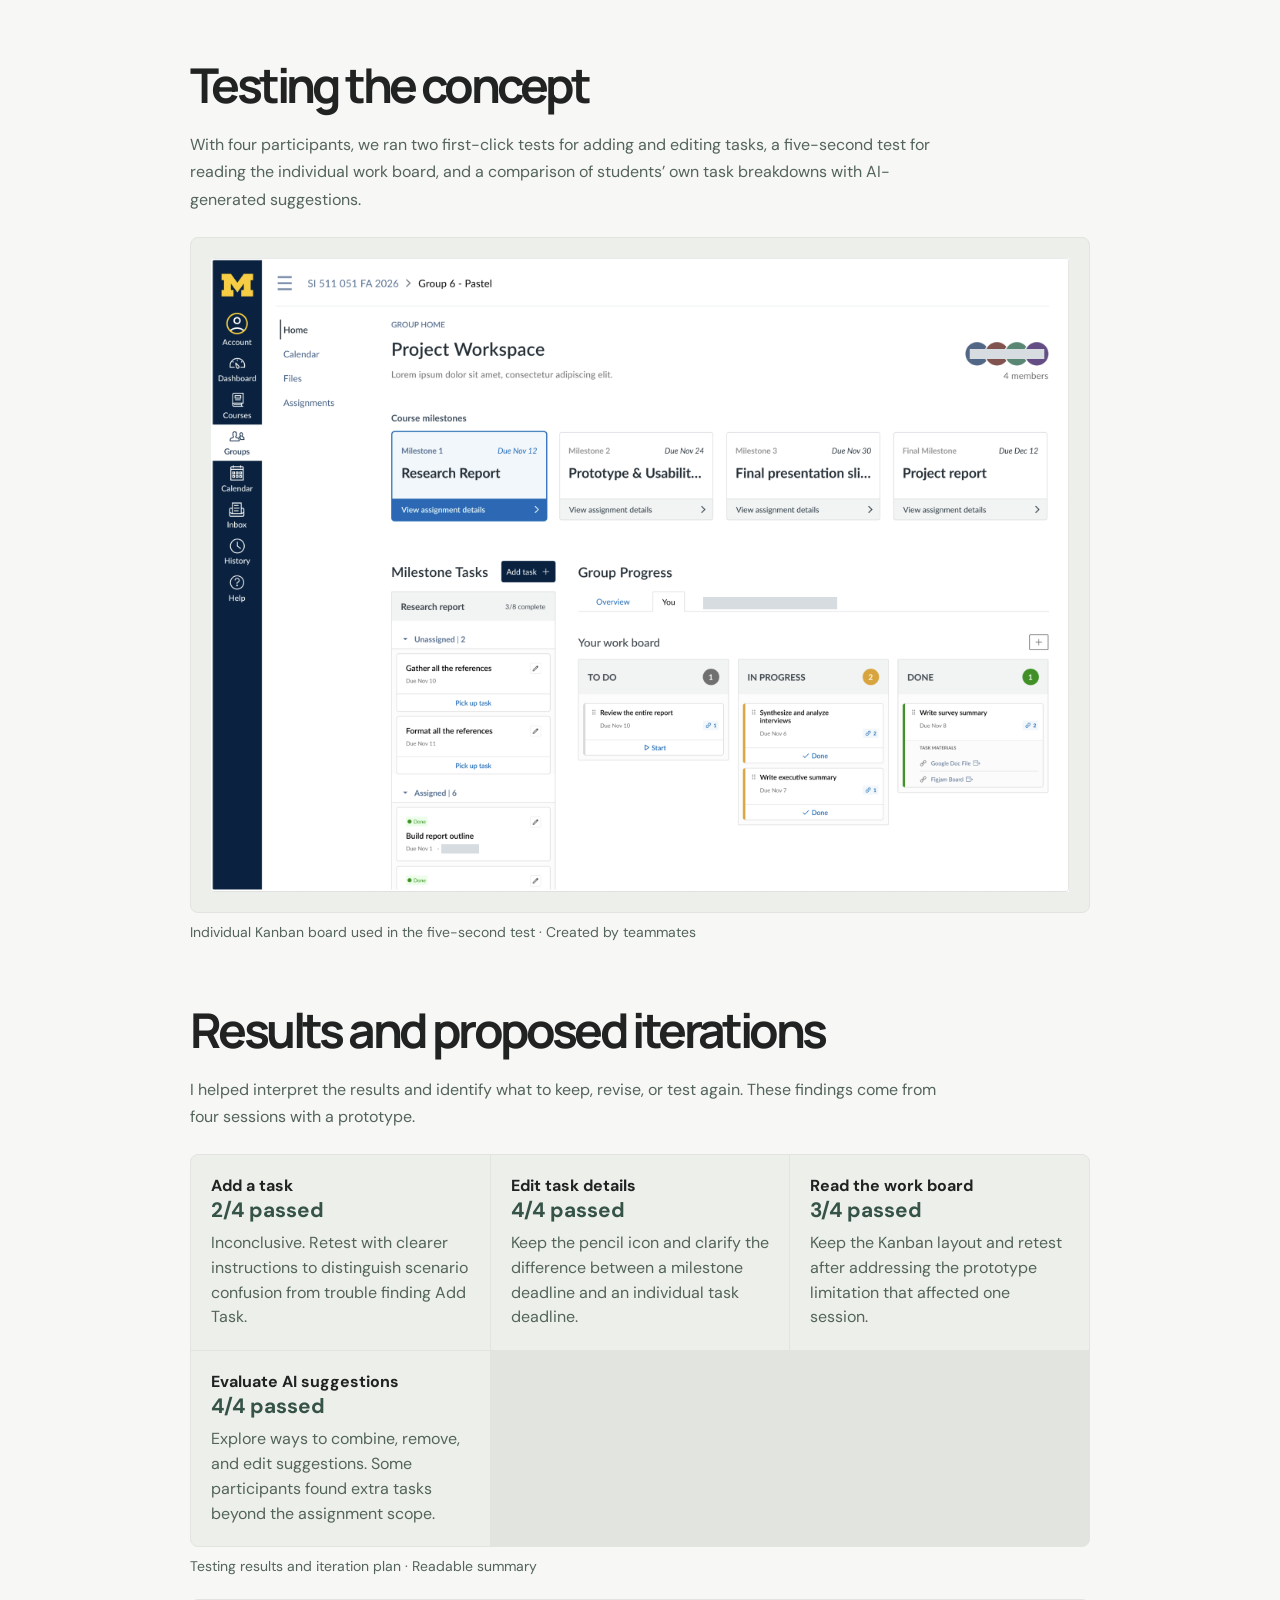
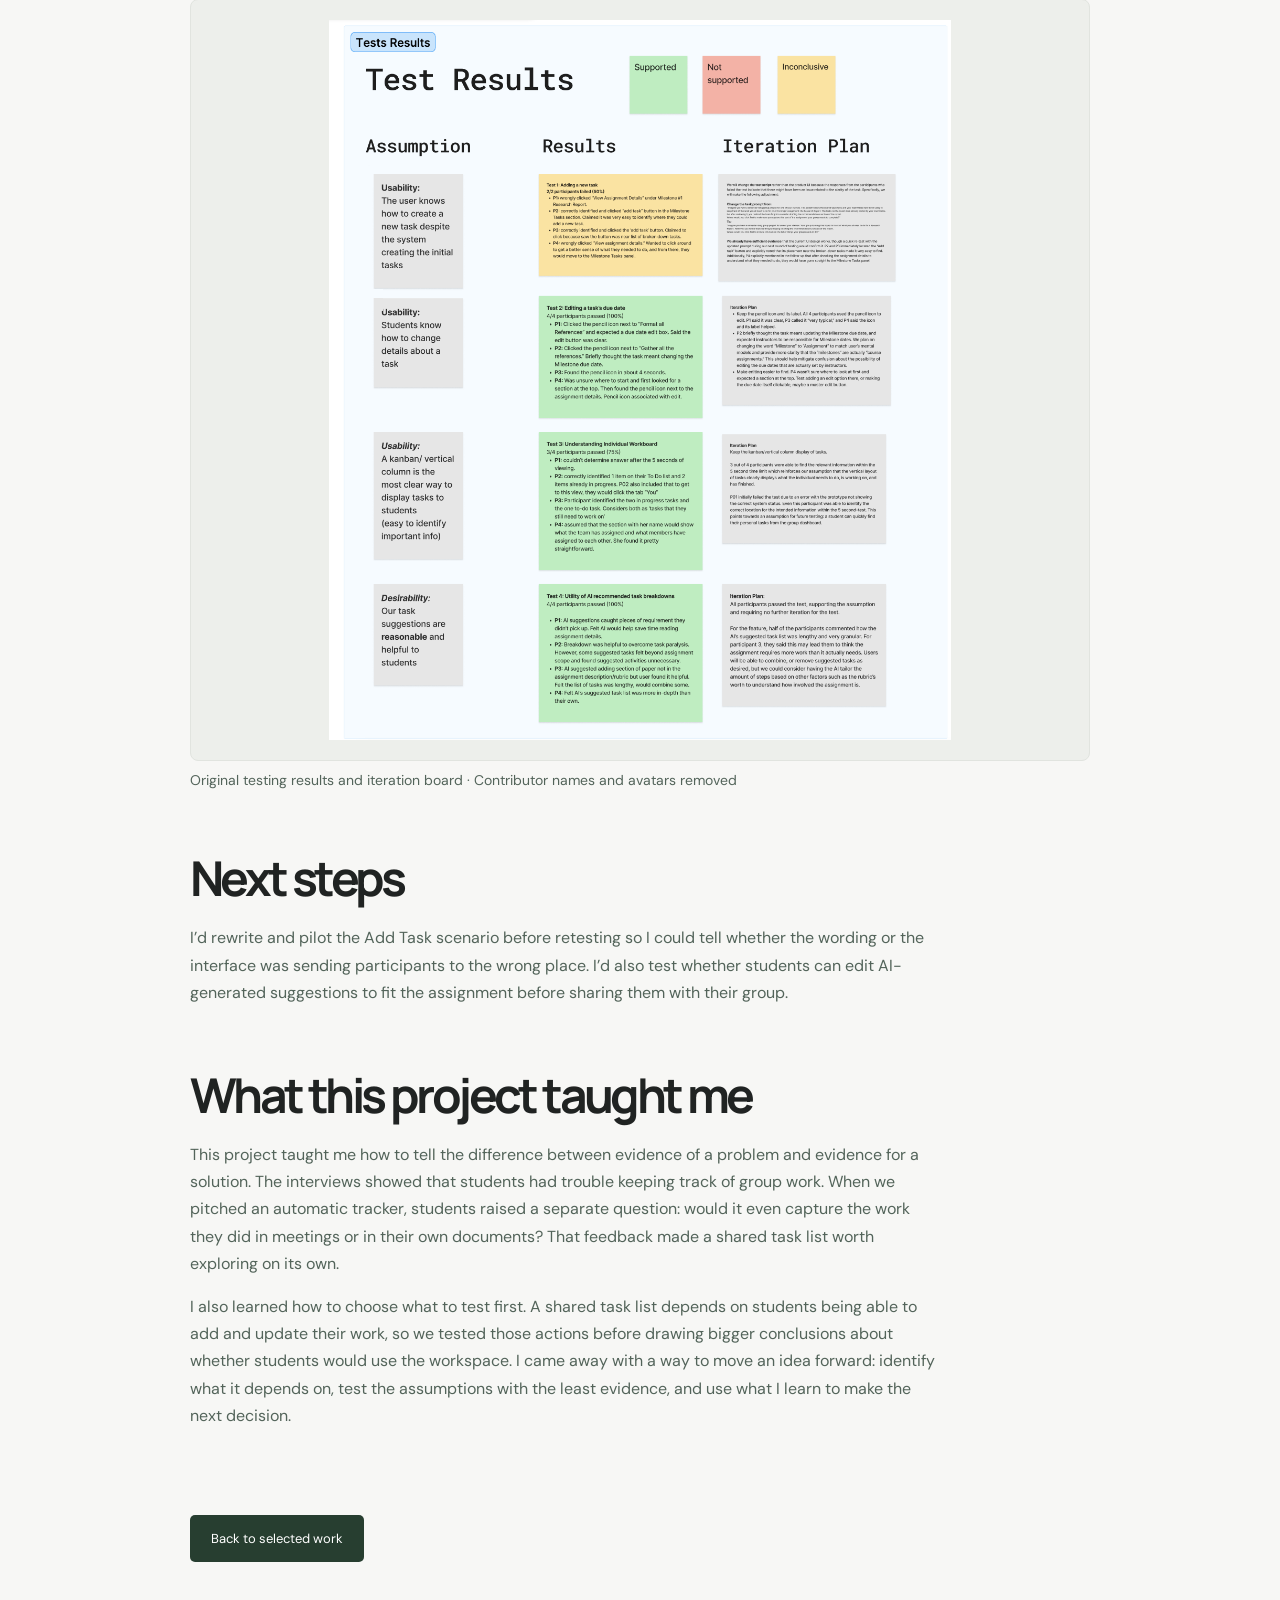
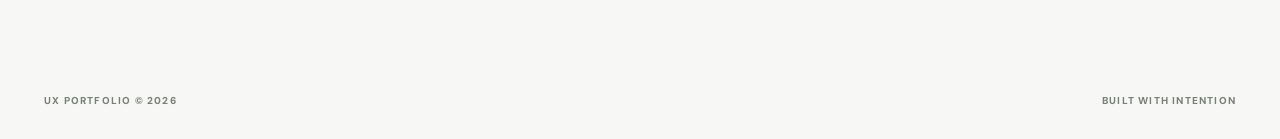
==== commit 31079a09: "Revise Canvas LMS case study narrative" ====
--- a/canvas-groups.html
+++ b/canvas-groups.html
@@ -24,8 +24,10 @@
       <header class="canvas-intro">
         <p class="eyebrow"><span class="dot"></span> UX RESEARCH · PRODUCT DISCOVERY · USABILITY TESTING</p>
         <h1>Designing a Group Project Workspace for Canvas LMS</h1>
-        <p class="case-lead">Helping students see who owns each task, what’s due, and where group work stands.</p>
+        <p class="case-lead">A group assignment can be easy to find in Canvas and still be hard to coordinate. To figure out who was doing what, students described piecing together updates across group chats, shared documents, and Canvas.</p>
         <p>University of Michigan · Graduate team project · 2026</p>
+        <p>In our research, I saw a recurring need. Students wanted to know what was done, who owned the remaining work, and what was due next without having to chase down teammates for an update.</p>
+        <p>Our team chose to build out the existing Canvas Group Workspace because students already used Canvas to check assignments and deadlines. We wanted them to coordinate their work in that same space without having to add another tool. Our prototype paired course milestones with a shared task list and a view of each teammate’s progress.</p>
         <nav class="canvas-image-links" aria-label="Project screenshots">
           <a href="#workspace">Group workspace</a>
           <a href="#research-synthesis">Affinity map</a>
@@ -45,13 +47,8 @@
       </figure>
 
       <section>
-        <h2>My role</h2>
-        <p>I helped synthesize student research, develop and evaluate concepts, define the value proposition, prioritize assumptions, and turn usability findings into an iteration plan. My teammates created the journey map, service blueprint, and interface prototypes.</p>
-      </section>
-
-      <section>
-        <h2>Understanding the problem</h2>
-        <p>Our team used four student interviews and survey research to explore how students coordinate group projects across Canvas, messaging apps, and shared documents. I helped organize interview observations through affinity mapping and translate them into three opportunities.</p>
+        <h2>Where group work broke down</h2>
+        <p>Our team drew on four student interviews and survey research. As I grouped the interview notes, I saw how often the same coordination problems showed up in different students’ accounts. A teammate might miss a decision buried in the chat, or two people might start on the same task because nobody was sure who owned it.</p>
         <figure class="canvas-figure">
           <dl class="canvas-cards">
             <div><dt>Make progress visible</dt><dd>Students wanted to see what was finished, what remained, and who owned each task.</dd></div>
@@ -68,7 +65,7 @@
 
       <section>
         <h2>Exploring solutions</h2>
-        <p>We gathered feedback on nine pitches. Two concepts explored different ways to share progress. The AI tracker would update task status automatically. Project-status reactions would let students signal progress with a quick emoji.</p>
+        <p>We gathered feedback on nine ideas. Two pitches explored how students might share progress with less effort. An AI tracker could update task status automatically, while emoji reactions would let students post a quick signal themselves. The feedback helped us see what each approach would ask students to give up in exchange for convenience.</p>
         <figure class="canvas-figure">
           <dl class="canvas-cards">
             <div><dt>AI progress tracker</dt><dd>Students asked how it would track work across tools and what access it would need to their files.</dd></div>
@@ -89,7 +86,7 @@
 
       <section>
         <h2>Defining the workspace</h2>
-        <p>We proposed building on Canvas Groups so students could manage work alongside their course assignments and deadlines. I helped define the value proposition and explore business viability. We identified group engagement and institutional renewals as outcomes to investigate.</p>
+        <p>We organized the workspace around course milestones so students could see how their individual tasks added up to the larger assignment. A group view showed who owned each task and where work stood. An individual view gave students a place to focus on their own workload.</p>
         <figure class="canvas-figure">
           <dl class="canvas-cards">
             <div><dt>Student jobs</dt><dd>Divide work, assign owners, track deadlines, and stay current on progress.</dd></div>
@@ -164,8 +161,8 @@
 
       <section id="what-i-learned">
         <h2>What this project taught me</h2>
-        <p>I learned that visibility and accountability are different things. Students wanted to know where the project stood, but their feedback on participation stats and automated tracking showed how easily a tool could miss work that happened in a meeting or in someone’s own document. That changed how I thought about progress. I started asking what teammates needed to see to coordinate their work and what students should be able to decide for themselves.</p>
-        <p>I also learned to carry that question from research into product decisions. Grouping interview notes helped me spot recurring challenges in how students described their group projects. Comparing pitches exposed the tradeoffs behind each idea. Prioritizing assumptions helped me decide which uncertainties were worth testing first. I came away with a better sense of when I had enough evidence to move a concept forward and when I needed to keep asking questions.</p>
+        <p>This project taught me how to tell the difference between evidence of a problem and evidence for a solution. The interviews showed that students had trouble keeping track of group work. When we pitched an automatic tracker, students raised a separate question: would it even capture the work they did in meetings or in their own documents? That feedback made a shared task list worth exploring on its own.</p>
+        <p>I also learned how to choose what to test first. A shared task list depends on students being able to add and update their work, so we tested those actions before drawing bigger conclusions about whether students would use the workspace. I came away with a way to move an idea forward: identify what it depends on, test the assumptions with the least evidence, and use what I learn to make the next decision.</p>
       </section>
 
       <a class="source-link" href="index.html#work">Back to selected work</a>
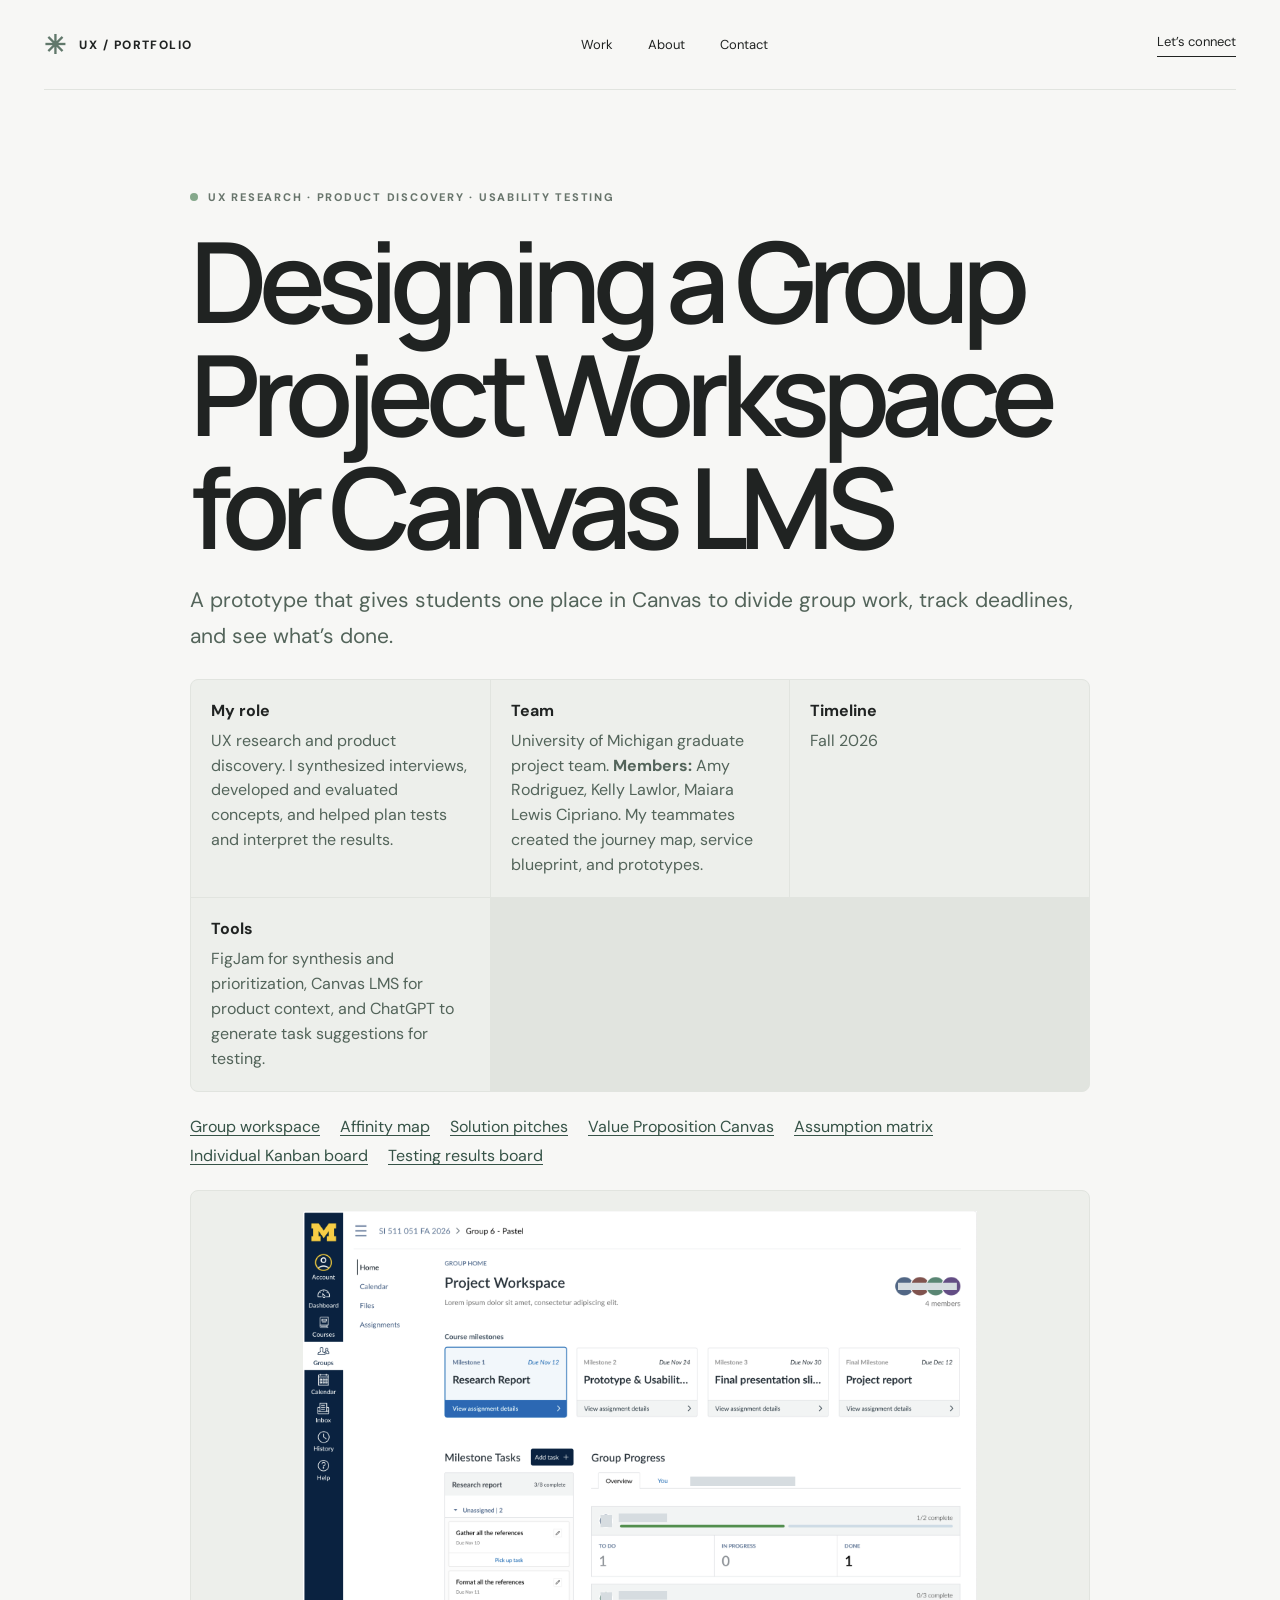
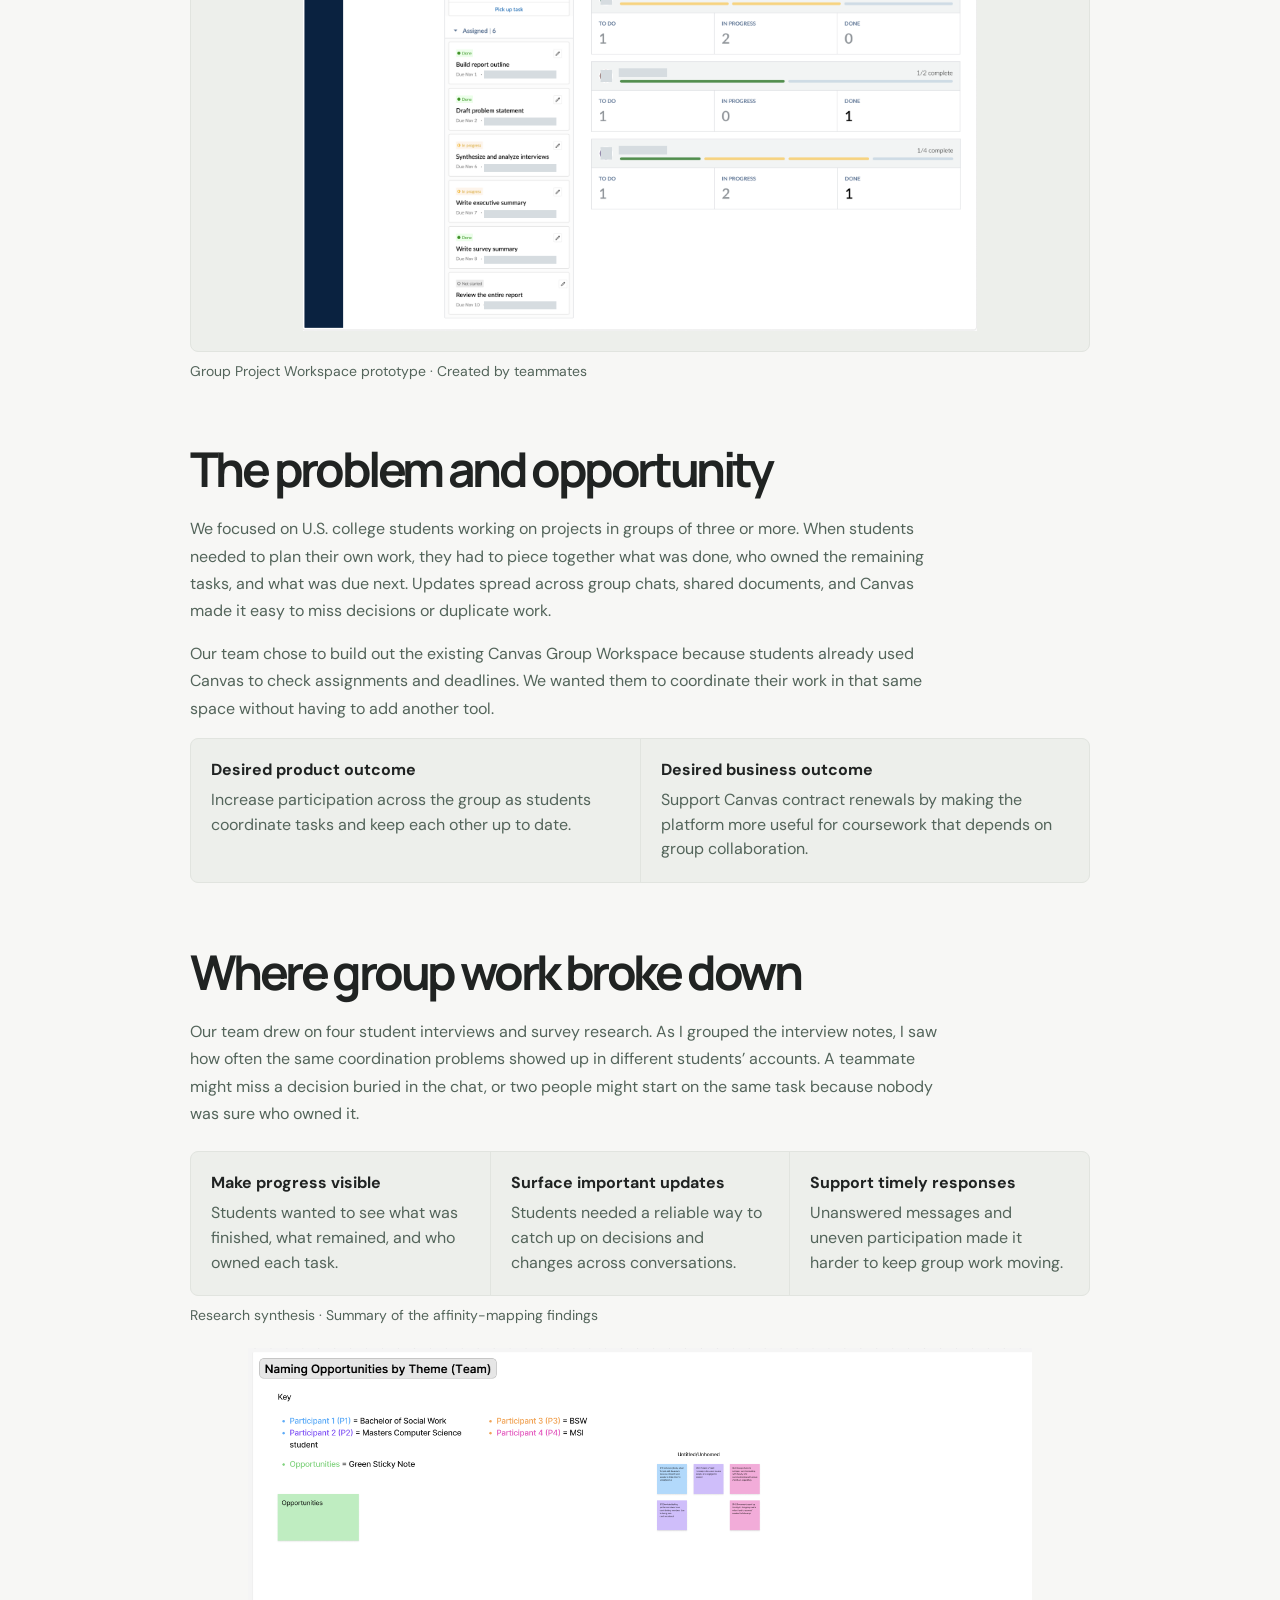
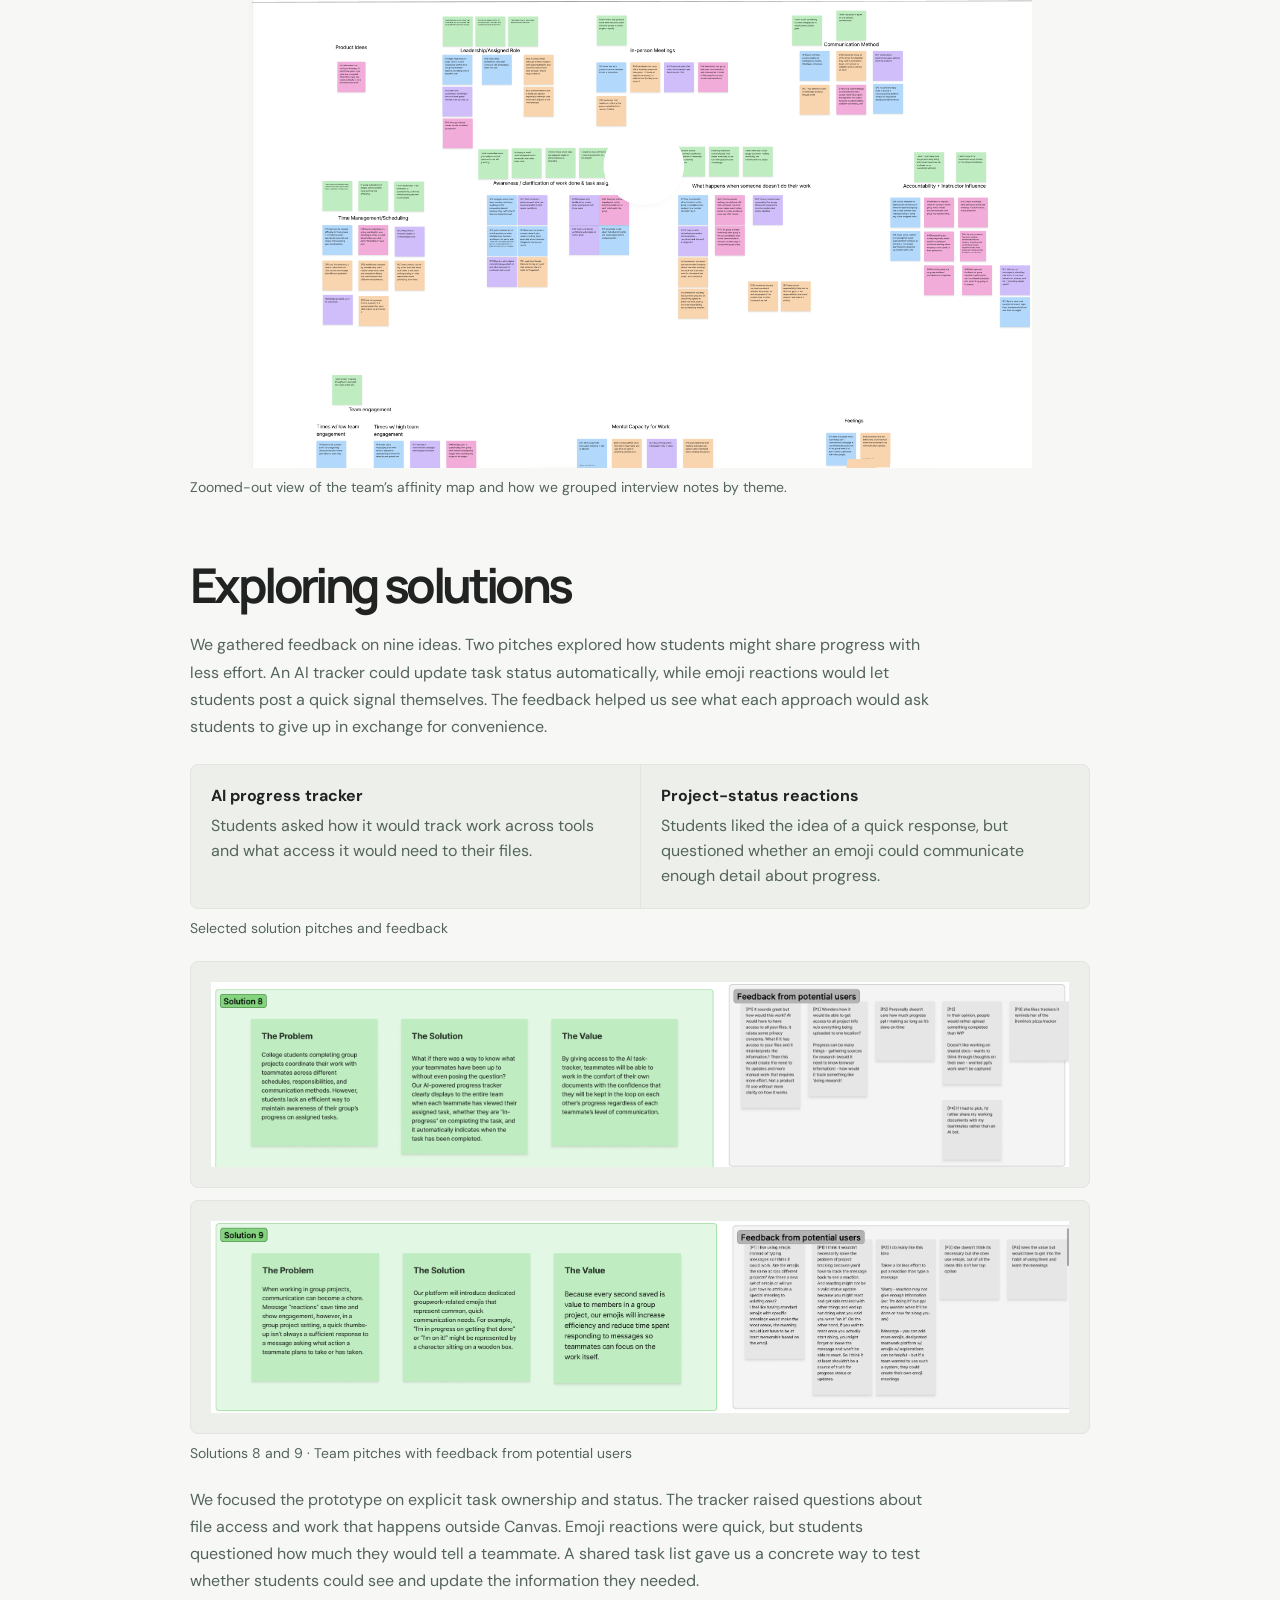
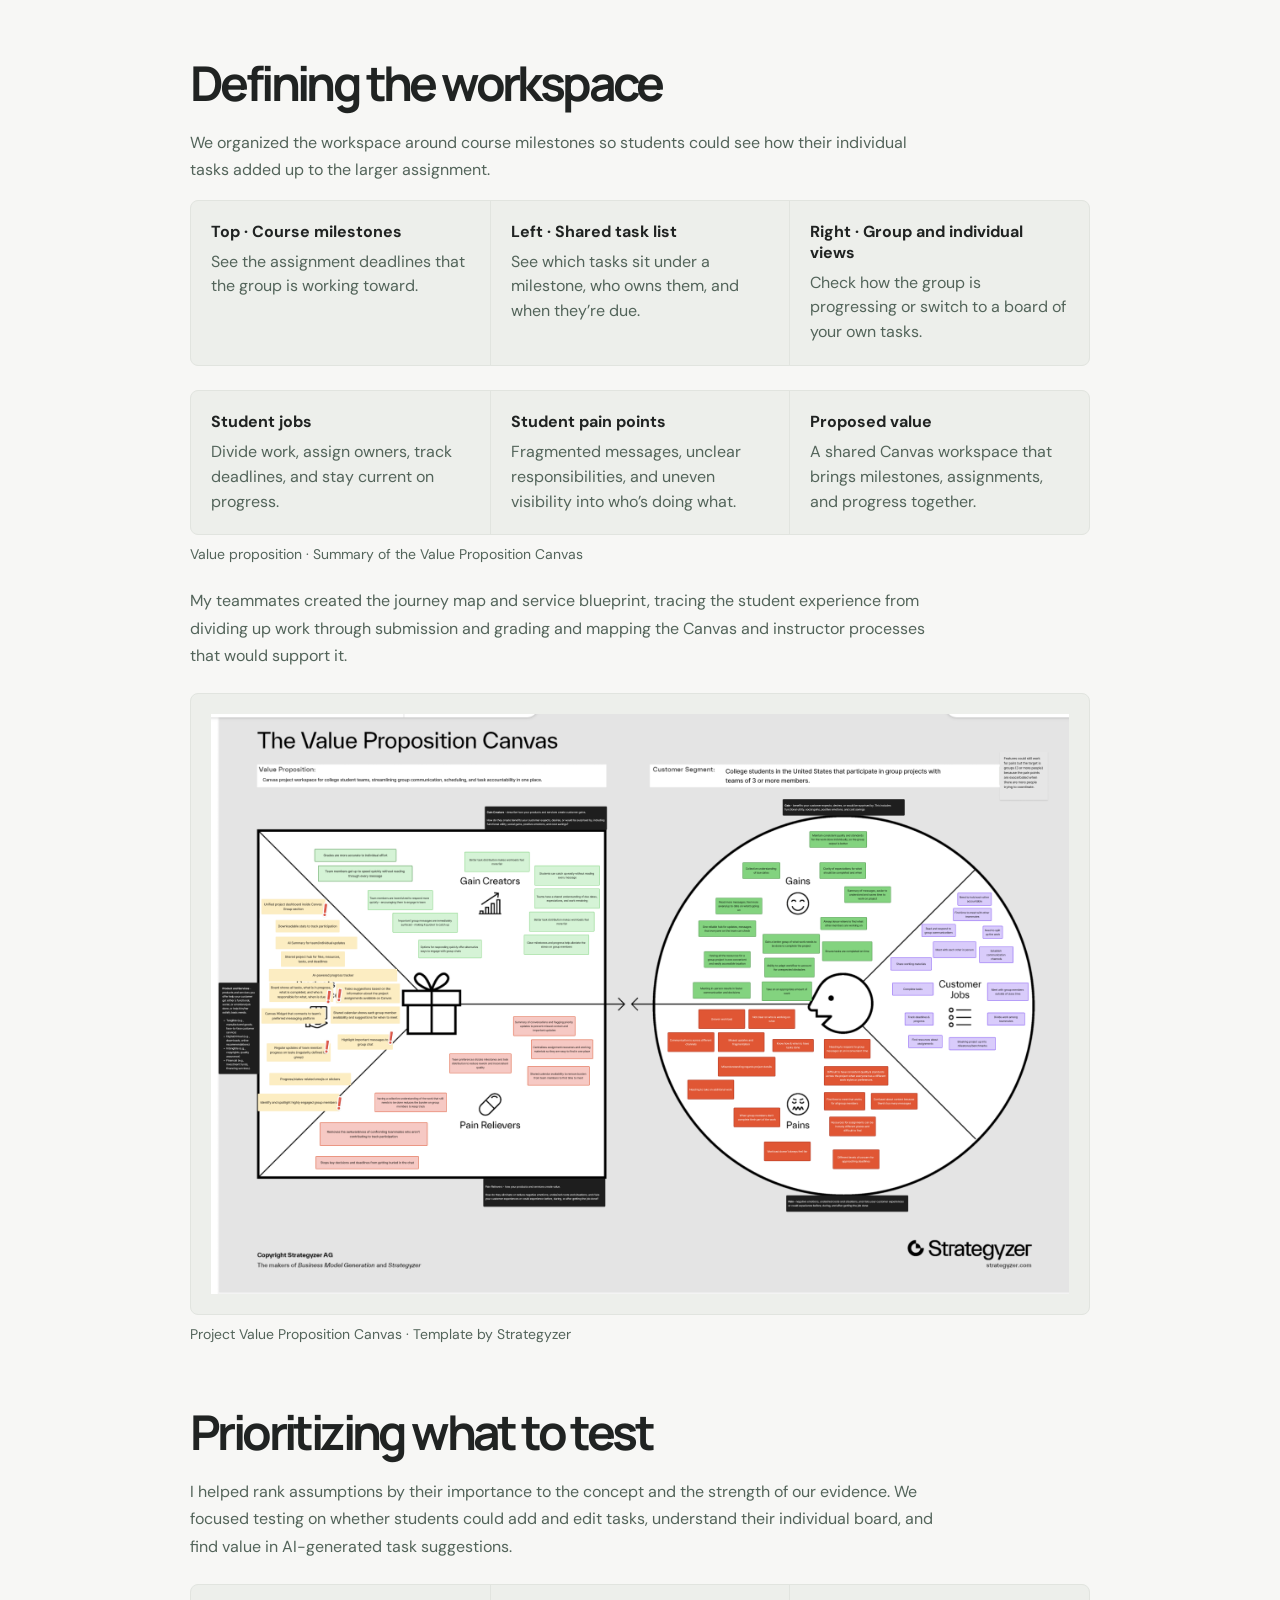
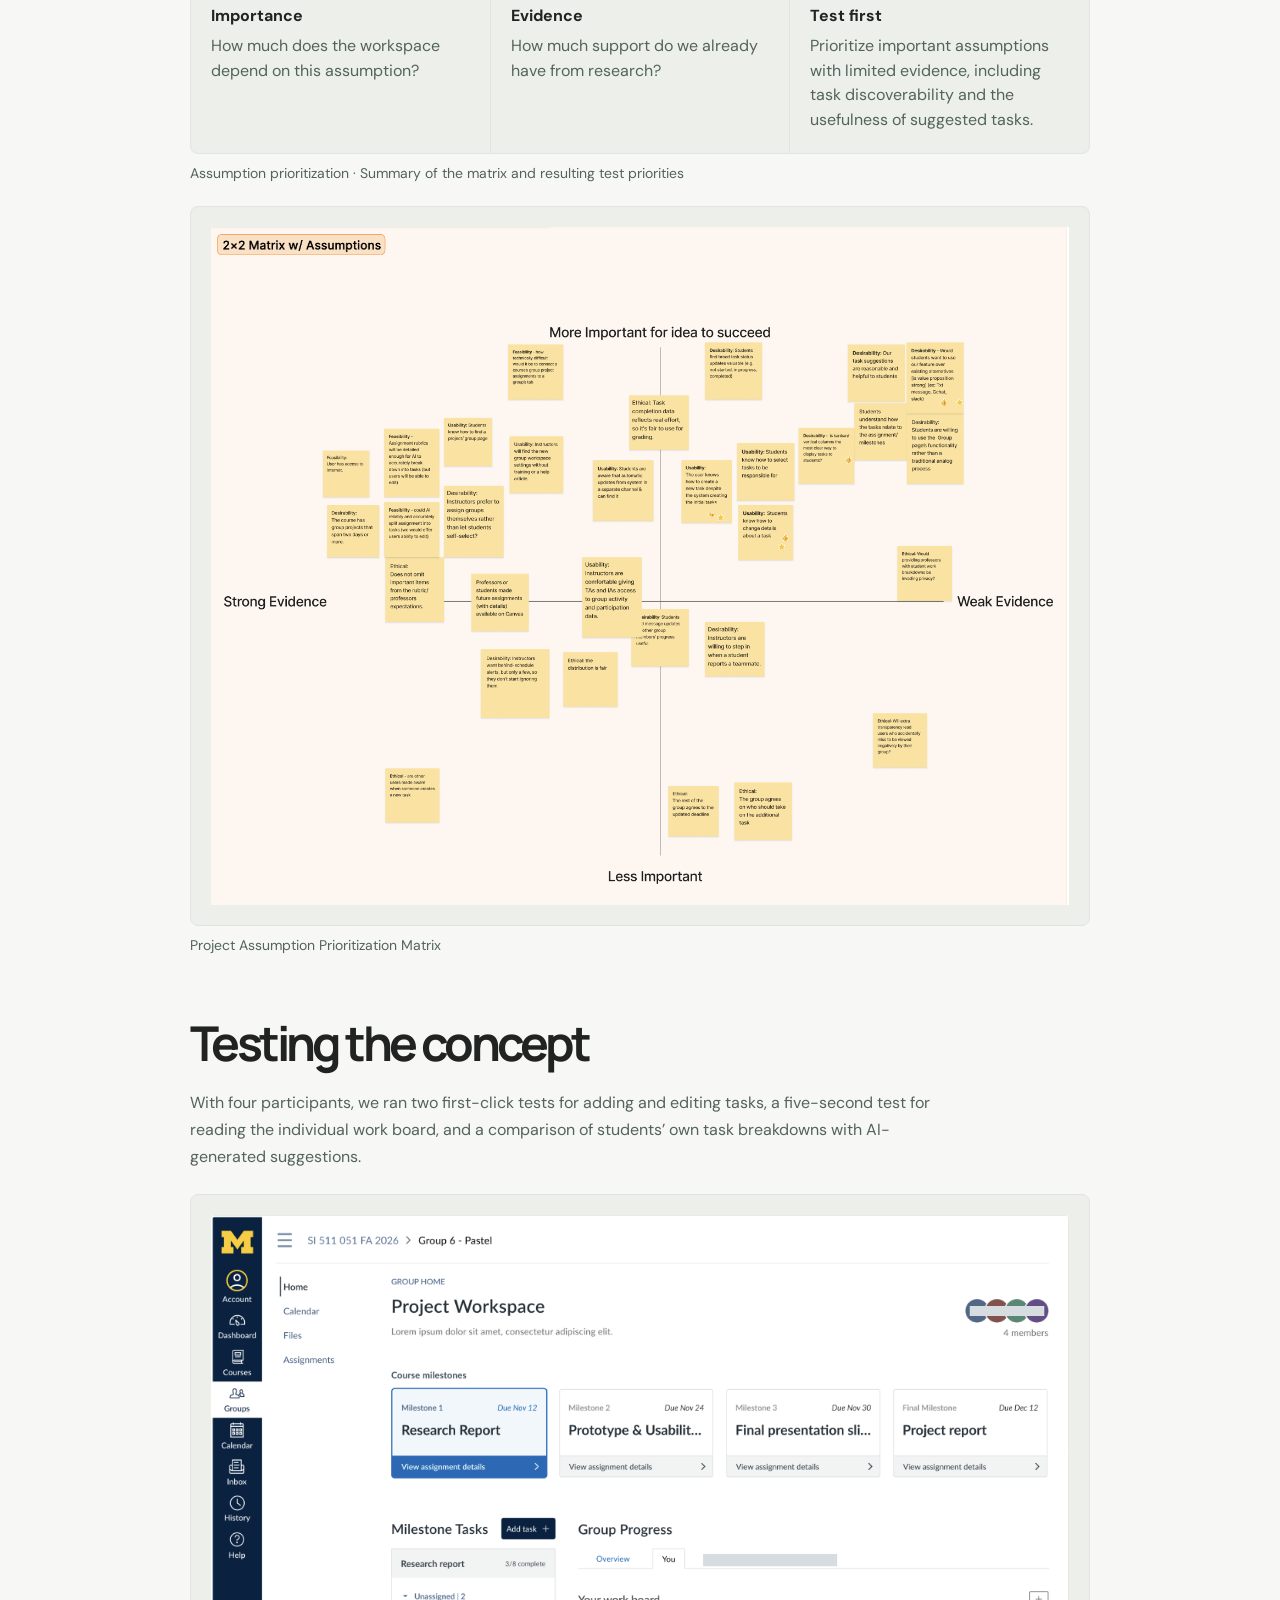
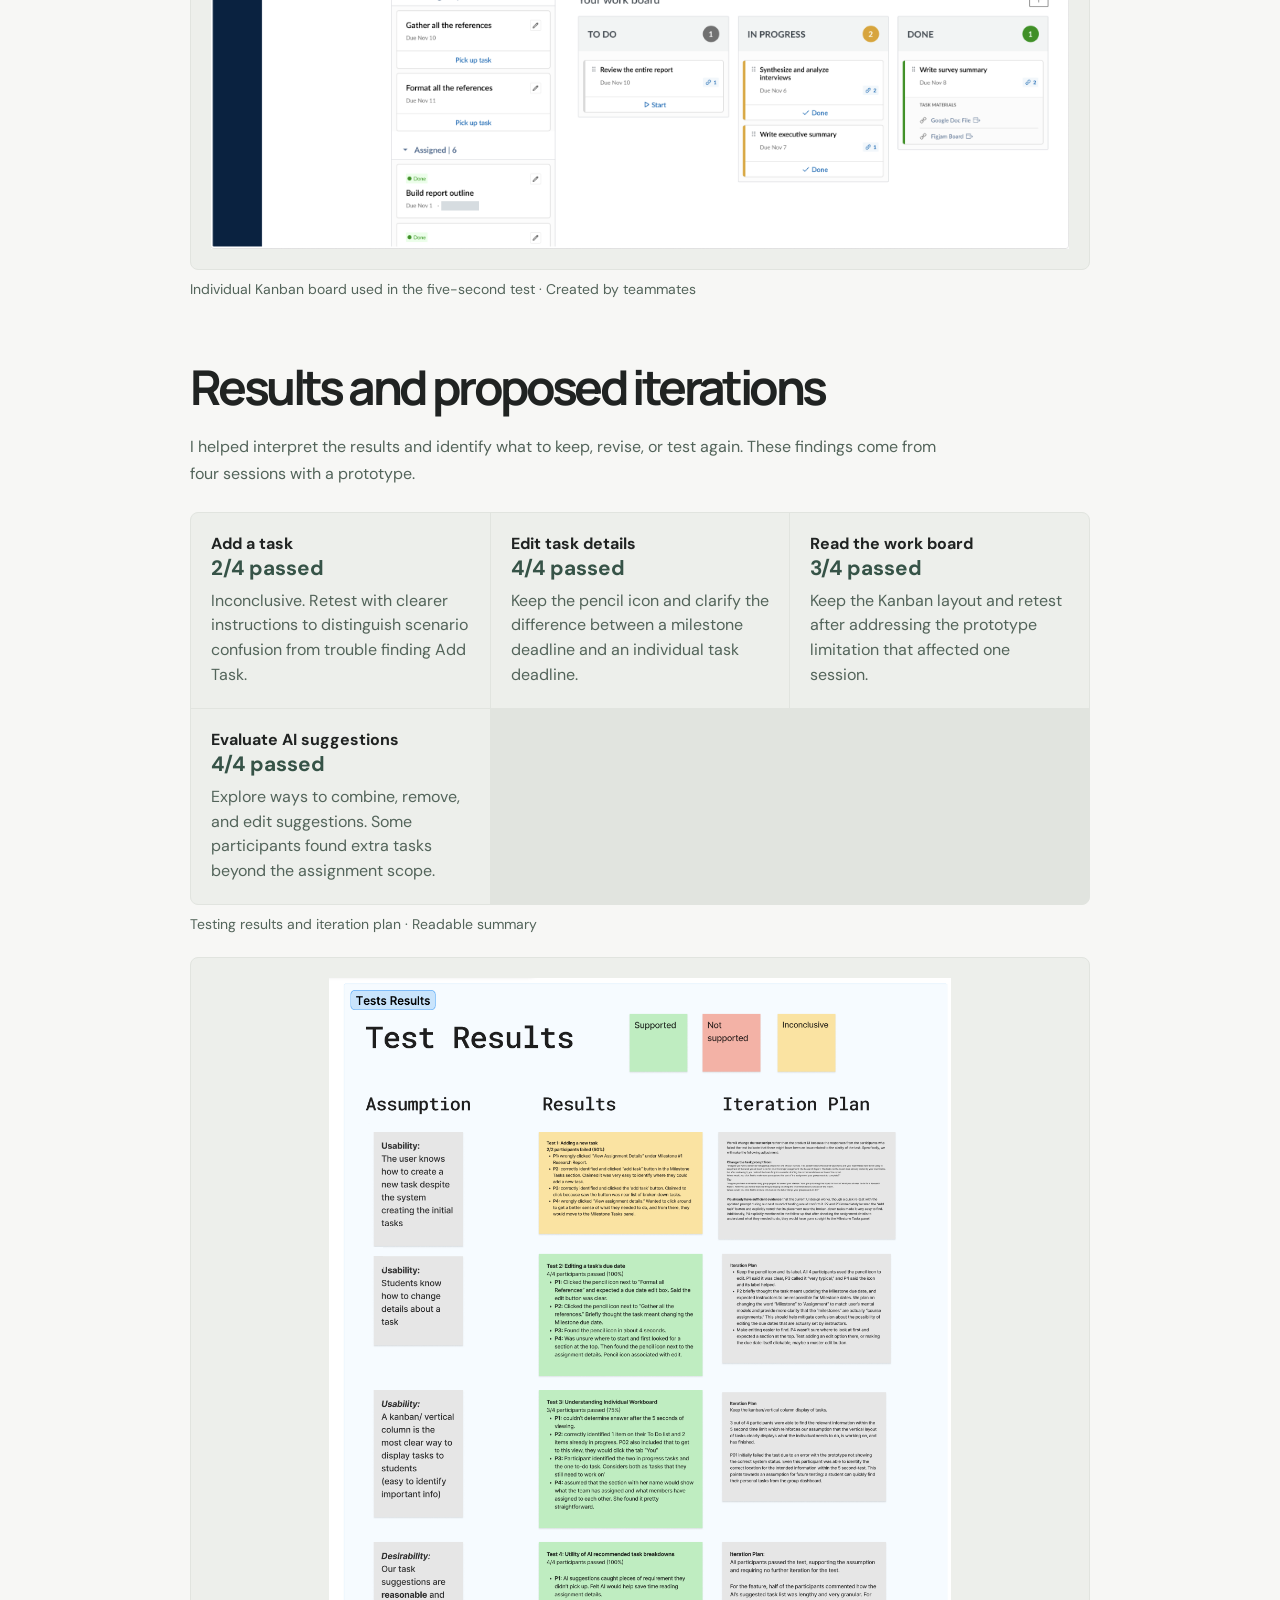
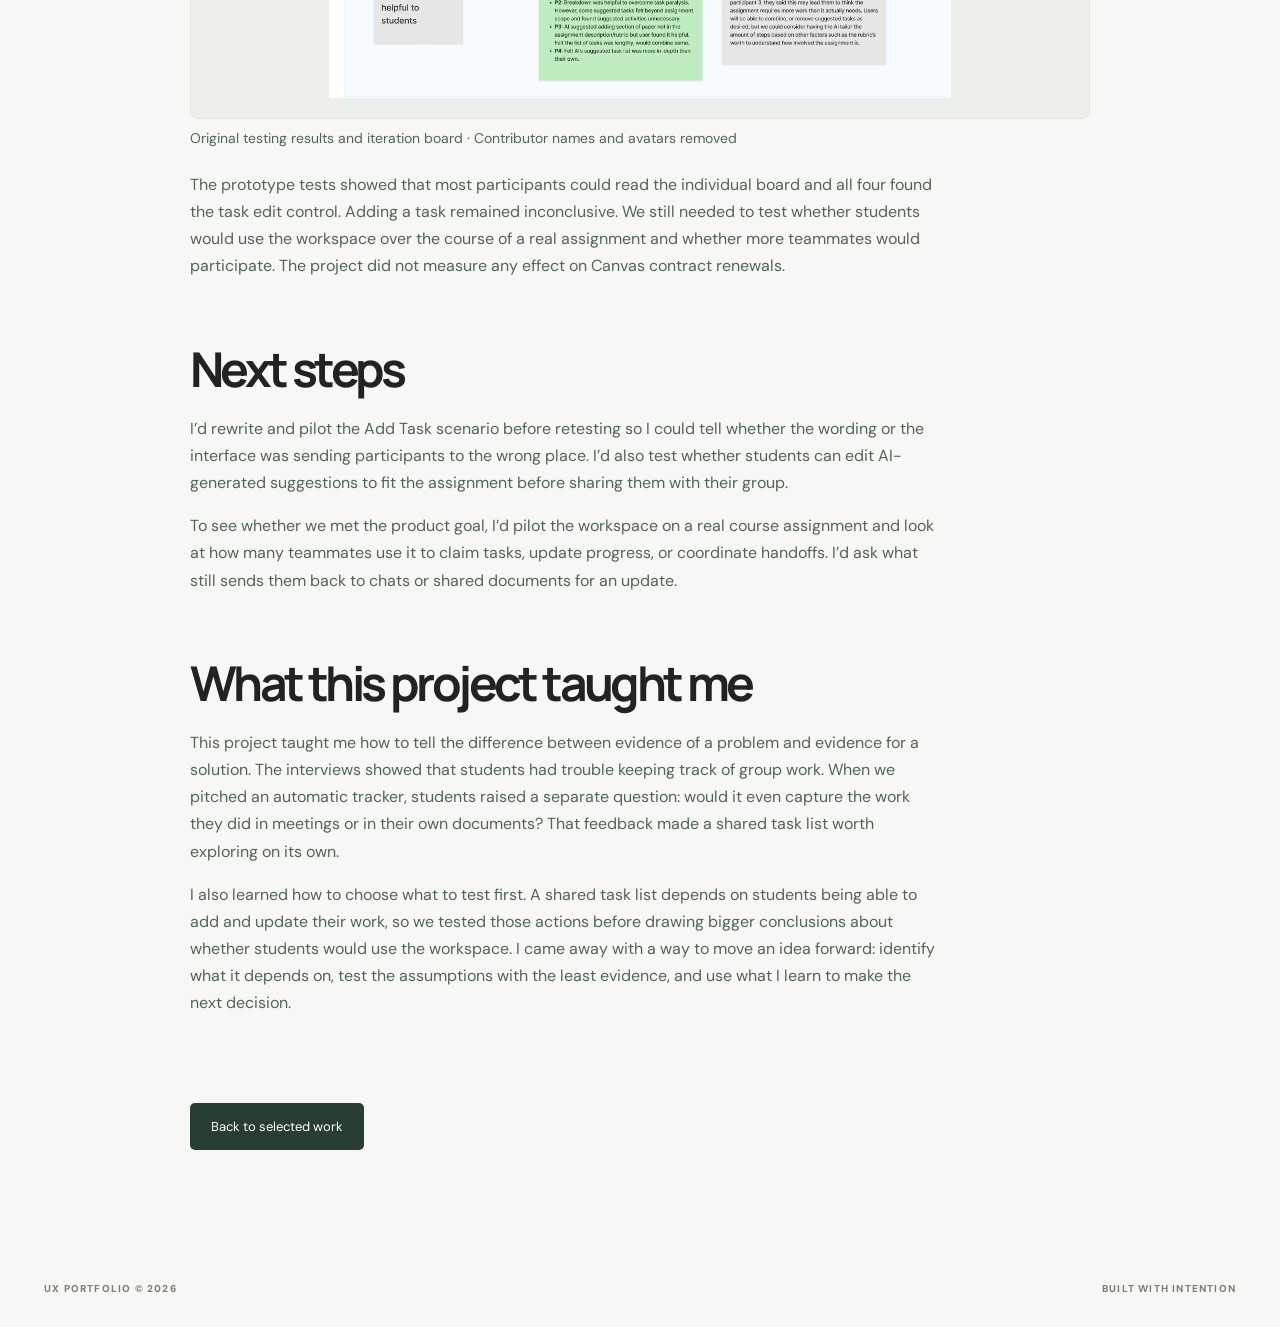
==== commit 26c5ac55: "Add Canvas case study outcomes and team credits" ====
--- a/canvas-groups.html
+++ b/canvas-groups.html
@@ -24,10 +24,13 @@
       <header class="canvas-intro">
         <p class="eyebrow"><span class="dot"></span> UX RESEARCH · PRODUCT DISCOVERY · USABILITY TESTING</p>
         <h1>Designing a Group Project Workspace for Canvas LMS</h1>
-        <p class="case-lead">A group assignment can be easy to find in Canvas and still be hard to coordinate. To figure out who was doing what, students described piecing together updates across group chats, shared documents, and Canvas.</p>
-        <p>University of Michigan · Graduate team project · 2026</p>
-        <p>In our research, I saw a recurring need. Students wanted to know what was done, who owned the remaining work, and what was due next without having to chase down teammates for an update.</p>
-        <p>Our team chose to build out the existing Canvas Group Workspace because students already used Canvas to check assignments and deadlines. We wanted them to coordinate their work in that same space without having to add another tool. Our prototype paired course milestones with a shared task list and a view of each teammate’s progress.</p>
+        <p class="case-lead">A prototype that gives students one place in Canvas to divide group work, track deadlines, and see what’s done.</p>
+        <dl class="canvas-cards canvas-project-details">
+          <div><dt>My role</dt><dd>UX research and product discovery. I synthesized interviews, developed and evaluated concepts, and helped plan tests and interpret the results.</dd></div>
+          <div><dt>Team</dt><dd>University of Michigan graduate project team. <strong>Members:</strong> Amy Rodriguez, Kelly Lawlor, Maiara Lewis Cipriano. My teammates created the journey map, service blueprint, and prototypes.</dd></div>
+          <div><dt>Timeline</dt><dd>Fall 2026</dd></div>
+          <div><dt>Tools</dt><dd>FigJam for synthesis and prioritization, Canvas LMS for product context, and ChatGPT to generate task suggestions for testing.</dd></div>
+        </dl>
         <nav class="canvas-image-links" aria-label="Project screenshots">
           <a href="#workspace">Group workspace</a>
           <a href="#research-synthesis">Affinity map</a>
@@ -45,6 +48,16 @@
         </a>
         <figcaption>Group Project Workspace prototype · Created by teammates</figcaption>
       </figure>
+
+      <section id="problem-and-opportunity">
+        <h2>The problem and opportunity</h2>
+        <p>We focused on U.S. college students working on projects in groups of three or more. When students needed to plan their own work, they had to piece together what was done, who owned the remaining tasks, and what was due next. Updates spread across group chats, shared documents, and Canvas made it easy to miss decisions or duplicate work.</p>
+        <p>Our team chose to build out the existing Canvas Group Workspace because students already used Canvas to check assignments and deadlines. We wanted them to coordinate their work in that same space without having to add another tool.</p>
+        <dl class="canvas-cards">
+          <div><dt>Desired product outcome</dt><dd>Increase participation across the group as students coordinate tasks and keep each other up to date.</dd></div>
+          <div><dt>Desired business outcome</dt><dd>Support Canvas contract renewals by making the platform more useful for coursework that depends on group collaboration.</dd></div>
+        </dl>
+      </section>
 
       <section>
         <h2>Where group work broke down</h2>
@@ -82,11 +95,17 @@
           </a>
           <figcaption>Solutions 8 and 9 · Team pitches with feedback from potential users</figcaption>
         </figure>
+        <p>We focused the prototype on explicit task ownership and status. The tracker raised questions about file access and work that happens outside Canvas. Emoji reactions were quick, but students questioned how much they would tell a teammate. A shared task list gave us a concrete way to test whether students could see and update the information they needed.</p>
       </section>
 
       <section>
         <h2>Defining the workspace</h2>
-        <p>We organized the workspace around course milestones so students could see how their individual tasks added up to the larger assignment. A group view showed who owned each task and where work stood. An individual view gave students a place to focus on their own workload.</p>
+        <p>We organized the workspace around course milestones so students could see how their individual tasks added up to the larger assignment.</p>
+        <dl class="canvas-cards">
+          <div><dt>Top · Course milestones</dt><dd>See the assignment deadlines that the group is working toward.</dd></div>
+          <div><dt>Left · Shared task list</dt><dd>See which tasks sit under a milestone, who owns them, and when they’re due.</dd></div>
+          <div><dt>Right · Group and individual views</dt><dd>Check how the group is progressing or switch to a board of your own tasks.</dd></div>
+        </dl>
         <figure class="canvas-figure">
           <dl class="canvas-cards">
             <div><dt>Student jobs</dt><dd>Divide work, assign owners, track deadlines, and stay current on progress.</dd></div>
@@ -152,11 +171,13 @@
           </a>
           <figcaption>Original testing results and iteration board · Contributor names and avatars removed</figcaption>
         </figure>
+        <p>The prototype tests showed that most participants could read the individual board and all four found the task edit control. Adding a task remained inconclusive. We still needed to test whether students would use the workspace over the course of a real assignment and whether more teammates would participate. The project did not measure any effect on Canvas contract renewals.</p>
       </section>
 
       <section id="next-steps">
         <h2>Next steps</h2>
         <p>I’d rewrite and pilot the Add Task scenario before retesting so I could tell whether the wording or the interface was sending participants to the wrong place. I’d also test whether students can edit AI-generated suggestions to fit the assignment before sharing them with their group.</p>
+        <p>To see whether we met the product goal, I’d pilot the workspace on a real course assignment and look at how many teammates use it to claim tasks, update progress, or coordinate handoffs. I’d ask what still sends them back to chats or shared documents for an update.</p>
       </section>
 
       <section id="what-i-learned">
--- a/styles.css
+++ b/styles.css
@@ -119,3 +119,8 @@
 .canvas-figure a + a {
   margin-top: 12px;
 }
+
+.canvas-project-details {
+  margin-block: 24px;
+  grid-template-columns: repeat(auto-fit, minmax(min(100%, 240px), 1fr));
+}
